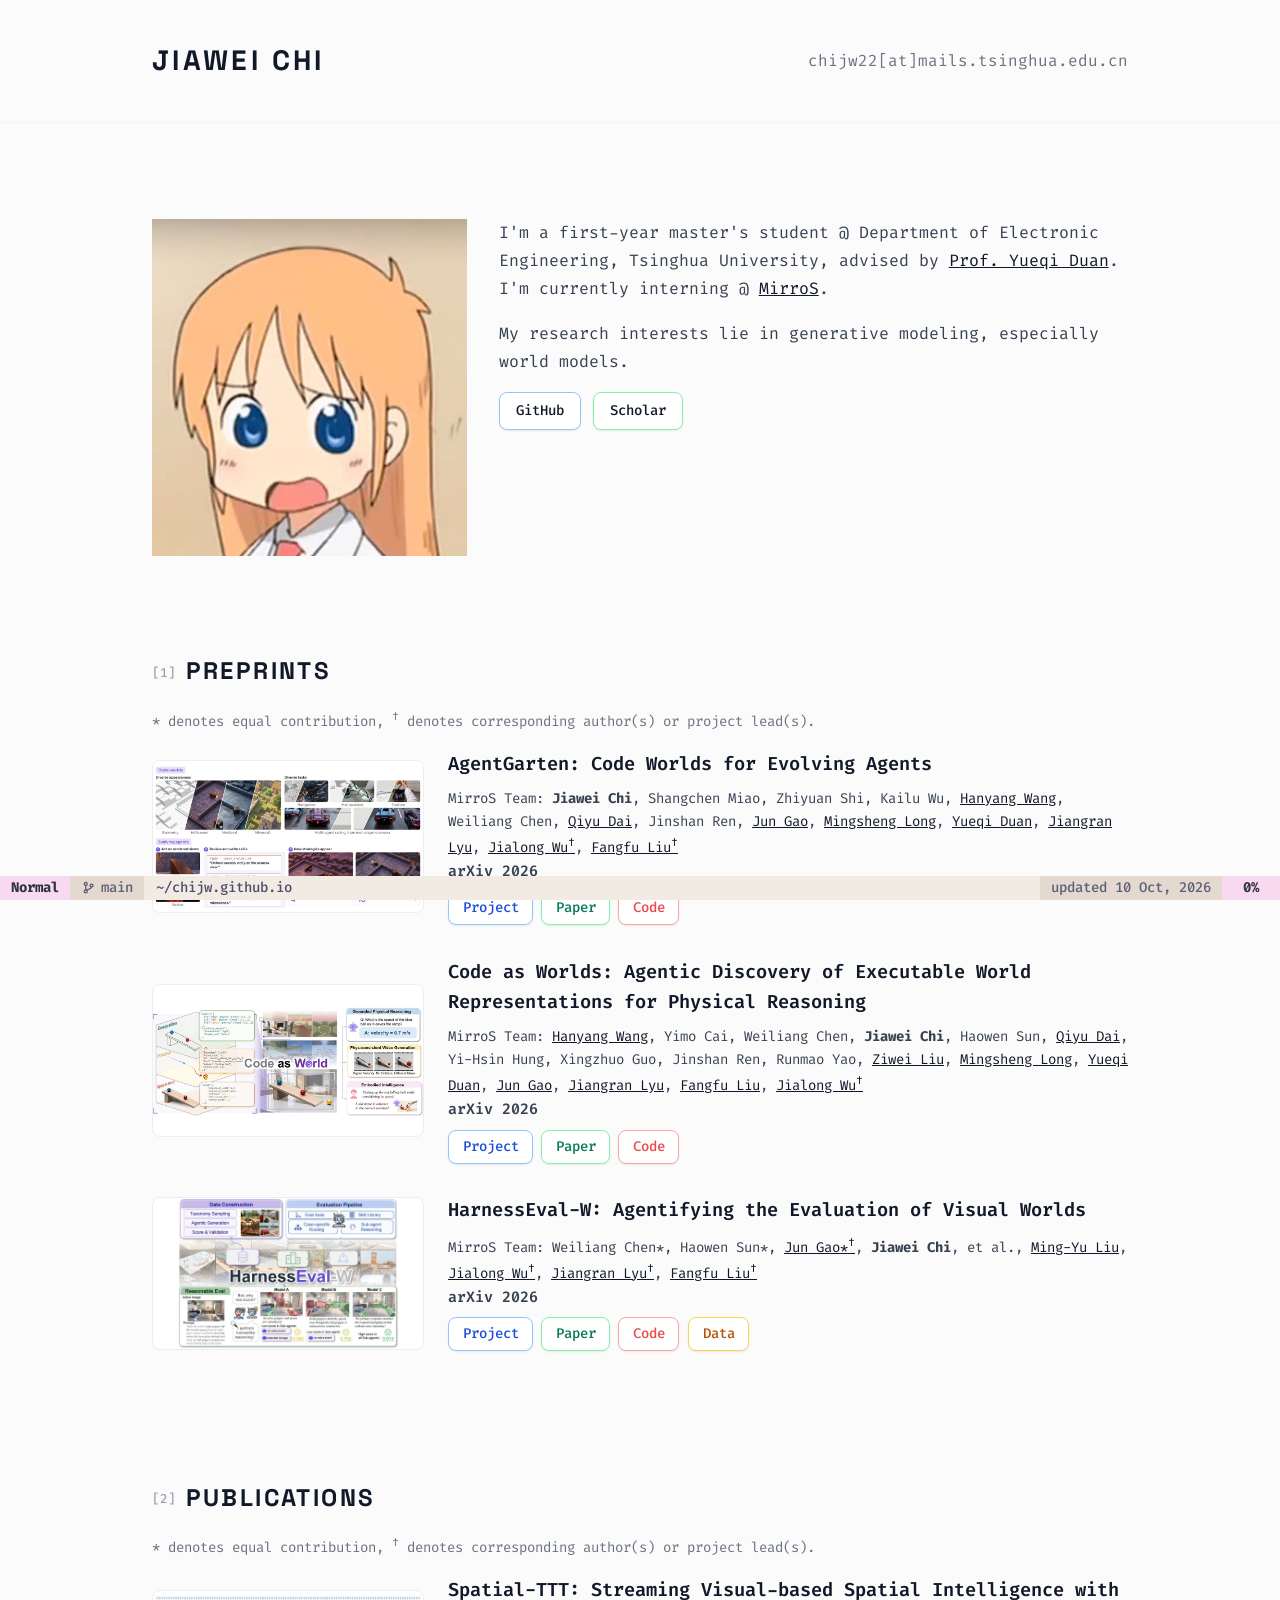
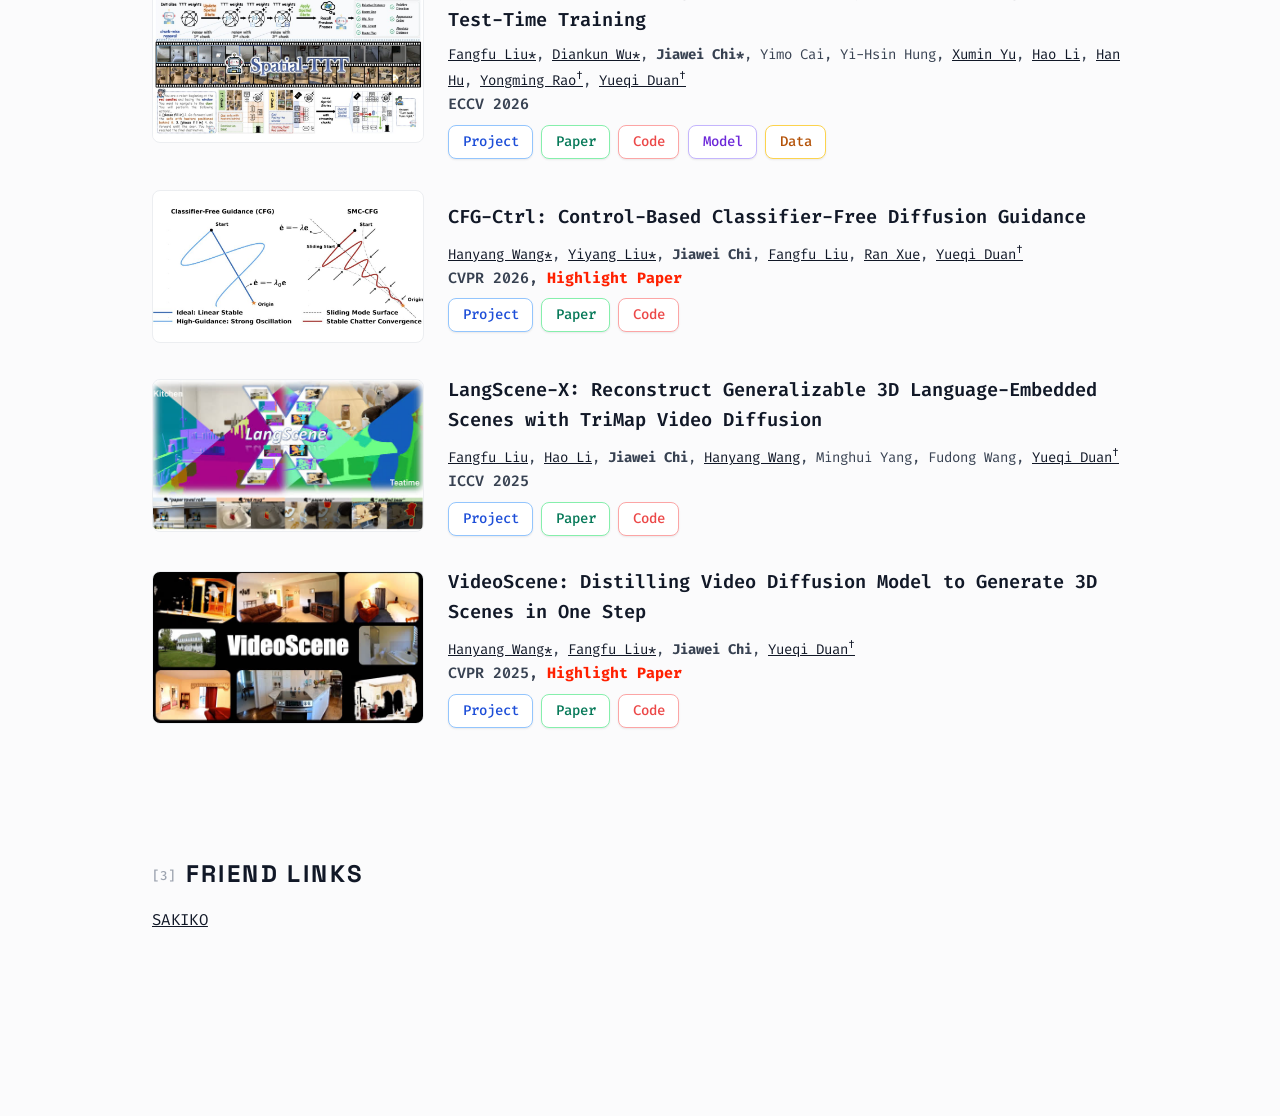
==== index.html @ 2fe26f6c "Add an nvim-style status line, vim keys, and split preprints from publications - The footer is now a" ====
<!DOCTYPE html>
<html lang="en">

<head>
    <meta charset="UTF-8">
    <meta name="viewport" content="width=device-width, initial-scale=1.0">
    <title>Jiawei Chi</title>
    <meta name="description"
        content="Jiawei Chi's personal portal. A student at Department of Electronic Engineering, Tsinghua University. Research interests in 3D Computer Vision and Video Generation.">
    <link rel="preconnect" href="https://fonts.googleapis.com">
    <link rel="preconnect" href="https://fonts.gstatic.com" crossorigin>
    <link
        href="https://fonts.googleapis.com/css2?family=Fira+Code:wght@300;400;500;600;700&family=Space+Grotesk:wght@500;700&display=swap"
        rel="stylesheet">
    <link rel="icon" type="image/png" href="assets/icon.png">
    <link rel="stylesheet" href="stylesheet.css?v=20261010m">
</head>

<body>
    <header class="header">
        <div class="container">
            <div class="header-content">
                <div class="header-left">
                    <a href="index.html" class="site-title">JIAWEI CHI</a>
                </div>
                <div class="page-meta">
                    chijw22[at]mails.tsinghua.edu.cn
                </div>
            </div>
        </div>
    </header>

    <main class="main">
        <div class="container">
            <section class="section">
                <div class="section-grid">
                    <div>
                        <div class="avatar-media" tabindex="0" aria-label="Jiawei Chi avatar interactive portrait" data-bridge-targets="assets/avatar2-crop.jpg, assets/avatar3-crop.jpg, assets/avatar4-crop.jpg, assets/avatar5-crop.jpg, assets/avatar6-crop.jpg">
                            <img src="assets/avatar.jpg" alt="Portrait of Jiawei Chi" width="544" height="584"
                                fetchpriority="high" decoding="async" draggable="false">
                            <canvas class="avatar-noise-canvas" aria-hidden="true"></canvas>
                        </div>
                    </div>
                    <div class="section-content">
                        <p>I'm a first-year master's student @ Department of Electronic Engineering, Tsinghua University, advised by <a href="https://duanyueqi.github.io/"
                                rel="noreferrer">Prof. Yueqi Duan</a>. I'm currently interning @ <a href="https://mirros.ai"
                                rel="noreferrer">MirroS</a>.</p>
                        <p>My research interests lie in generative modeling, especially world models.</p>
                        <div class="button-group">
                            <a href="https://github.com/chijw" class="btn btn-outline-blue btn-neutral-text"
                                rel="noreferrer">GitHub</a>
                            <a href="https://scholar.google.com/citations?user=JOyXGJMAAAAJ&hl=en&oi=ao"
                                class="btn btn-outline-emerald btn-neutral-text" rel="noreferrer">Scholar</a>
                        </div>
                    </div>
                </div>
            </section>
        </div>

        <div class="container">
            <section class="section" data-path="/preprints">
                <h1 class="section-title section-title-spaced"><span class="section-key" aria-hidden="true">[1]</span>PREPRINTS</h1>
					<p class="publication-description">* denotes equal contribution, <sup>†</sup> denotes corresponding author(s) or project lead(s).</p>

                <article class="publication">
                    <div class="publication-image">
                        <img src="assets/agent-garten.jpg" alt="Teaser of AgentGarten" width="960" height="518"
                            loading="lazy" decoding="async" draggable="false" class="project-cover-contain">
                    </div>
                    <div class="publication-content">
                        <h3>AgentGarten: Code Worlds for Evolving Agents</h3>
                        <p class="publication-authors">
                            MirroS Team:
                            <strong>Jiawei Chi</strong>,
                            Shangchen Miao,
                            Zhiyuan Shi,
                            Kailu Wu,
                            <a href="https://hanyang-21.github.io/" rel="noreferrer">Hanyang Wang</a>,
                            Weiliang Chen,
                            <a href="https://daiqy.github.io/" rel="noreferrer">Qiyu Dai</a>,
                            Jinshan Ren,
                            <a href="https://j-lab.ai/" rel="noreferrer">Jun Gao</a>,
                            <a href="https://ise.thss.tsinghua.edu.cn/~mlong/" rel="noreferrer">Mingsheng Long</a>,
                            <a href="https://duanyueqi.github.io/" rel="noreferrer">Yueqi Duan</a>,
                            <a href="https://jiangranlv.github.io/" rel="noreferrer">Jiangran Lyu</a>,
                            <a href="https://manchery.github.io/" rel="noreferrer">Jialong Wu<sup>†</sup></a>,
                            <a href="https://liuff19.github.io/" rel="noreferrer">Fangfu Liu<sup>†</sup></a><br>
                            <span class="publication-venue">arXiv 2026</span>
                        </p>
                        <div class="publication-links">
                            <a href="https://mirros-lab.github.io/agent-garten/" class="btn btn-outline-blue"
                                rel="noreferrer">Project</a>
                            <a href="https://arxiv.org/abs/2610.12374" class="btn btn-outline-emerald"
                                rel="noreferrer">Paper</a>
                            <a href="https://github.com/MirroS-Lab/AgentGarten" class="btn btn-outline-red"
                                rel="noreferrer">Code</a>
                        </div>
                    </div>
                </article>

                <article class="publication">
                    <div class="publication-image">
                        <img src="assets/code-as-world.jpg" alt="Teaser of Code as Worlds" width="960" height="397"
                            loading="lazy" decoding="async" draggable="false" class="project-cover-contain">
                    </div>
                    <div class="publication-content">
                        <h3>Code as Worlds: Agentic Discovery of Executable World Representations for Physical Reasoning</h3>
                        <p class="publication-authors">
                            MirroS Team:
                            <a href="https://hanyang-21.github.io/" rel="noreferrer">Hanyang Wang</a>,
                            Yimo Cai,
                            Weiliang Chen,
                            <strong>Jiawei Chi</strong>,
                            Haowen Sun,
                            <a href="https://daiqy.github.io/" rel="noreferrer">Qiyu Dai</a>,
                            Yi-Hsin Hung,
                            Xingzhuo Guo,
                            Jinshan Ren,
                            Runmao Yao,
                            <a href="https://liuziwei7.github.io/" rel="noreferrer">Ziwei Liu</a>,
                            <a href="https://ise.thss.tsinghua.edu.cn/~mlong/" rel="noreferrer">Mingsheng Long</a>,
                            <a href="https://duanyueqi.github.io/" rel="noreferrer">Yueqi Duan</a>,
                            <a href="https://j-lab.ai/" rel="noreferrer">Jun Gao</a>,
                            <a href="https://jiangranlv.github.io/" rel="noreferrer">Jiangran Lyu</a>,
                            <a href="https://liuff19.github.io/" rel="noreferrer">Fangfu Liu</a>,
                            <a href="https://manchery.github.io/" rel="noreferrer">Jialong Wu<sup>†</sup></a><br>
                            <span class="publication-venue">arXiv 2026</span>
                        </p>
                        <div class="publication-links">
                            <a href="https://mirros-lab.github.io/code-as-world/" class="btn btn-outline-blue"
                                rel="noreferrer">Project</a>
                            <a href="https://arxiv.org/abs/2608.27549" class="btn btn-outline-emerald"
                                rel="noreferrer">Paper</a>
                            <a href="https://github.com/MirroS-Lab/Code-as-World" class="btn btn-outline-red"
                                rel="noreferrer">Code</a>
                        </div>
                    </div>
                </article>

                <article class="publication">
                    <div class="publication-image">
                        <img src="assets/harnesseval-w.jpg" alt="Teaser of HarnessEval-W" width="960" height="655"
                            loading="lazy" decoding="async" draggable="false" class="project-cover-contain">
                    </div>
                    <div class="publication-content">
                        <h3>HarnessEval-W: Agentifying the Evaluation of Visual Worlds</h3>
                        <p class="publication-authors">
                            MirroS Team:
                            Weiliang Chen*,
                            Haowen Sun*,
                            <a href="https://j-lab.ai/" rel="noreferrer">Jun Gao*<sup>†</sup></a>,
                            <strong>Jiawei Chi</strong>,
                            et al.,
                            <a href="https://mingyuliu.net/" rel="noreferrer">Ming-Yu Liu</a>,
                            <a href="https://manchery.github.io/" rel="noreferrer">Jialong Wu<sup>†</sup></a>,
                            <a href="https://jiangranlv.github.io/" rel="noreferrer">Jiangran Lyu<sup>†</sup></a>,
                            <a href="https://liuff19.github.io/" rel="noreferrer">Fangfu Liu<sup>†</sup></a><br>
                            <span class="publication-venue">arXiv 2026</span>
                        </p>
                        <div class="publication-links">
                            <a href="https://mirros-lab.github.io/HarnessEval-W/" class="btn btn-outline-blue"
                                rel="noreferrer">Project</a>
                            <a href="https://arxiv.org/abs/2608.16859" class="btn btn-outline-emerald"
                                rel="noreferrer">Paper</a>
                            <a href="https://github.com/MirroS-Lab/HarnessEval-W" class="btn btn-outline-red"
                                rel="noreferrer">Code</a>
                            <a href="https://huggingface.co/datasets/MirroS-Lab/HarnessEval-W" class="btn btn-outline-amber"
                                rel="noreferrer">Data</a>
                        </div>
                    </div>
                </article>
            </section>
        </div>

        <div class="container">
            <section class="section" data-path="/publications">
                <h1 class="section-title section-title-spaced"><span class="section-key" aria-hidden="true">[2]</span>PUBLICATIONS</h1>
					<p class="publication-description">* denotes equal contribution, <sup>†</sup> denotes corresponding author(s) or project lead(s).</p>

                <article class="publication">
                    <div class="publication-image">
                        <img src="assets/spatial-ttt.jpg" alt="Teaser of Spatial-TTT" width="960" height="514"
                            loading="lazy" decoding="async" draggable="false" class="project-cover-contain">
                    </div>
                    <div class="publication-content">
                        <h3>Spatial-TTT: Streaming Visual-based Spatial Intelligence with Test-Time Training</h3>
                        <p class="publication-authors">
                            <a href="https://liuff19.github.io/" rel="noreferrer">Fangfu Liu*</a>,
                            <a href="https://github.com/diankun-wu/" rel="noreferrer">Diankun Wu*</a>,
                            <strong>Jiawei Chi*</strong>,
                            Yimo Cai,
                            Yi-Hsin Hung,
                            <a href="https://yuxumin.github.io/" rel="noreferrer">Xumin Yu</a>,
                            <a href="https://scholar.google.com/citations?user=4dokjDoAAAAJ&hl=zh-CN" rel="noreferrer">Hao Li</a>,
                            <a href="https://ancientmooner.github.io/" rel="noreferrer">Han Hu</a>,
                            <a href="https://raoyongming.github.io/" rel="noreferrer">Yongming Rao<sup>†</sup></a>,
								<a href="https://duanyueqi.github.io/" rel="noreferrer">Yueqi Duan<sup>†</sup></a><br>
                            <span class="publication-venue">ECCV 2026</span>
                        </p>
                        <div class="publication-links">
                            <a href="https://liuff19.github.io/Spatial-TTT/" class="btn btn-outline-blue"
                                rel="noreferrer">Project</a>
                            <a href="https://arxiv.org/abs/2603.12255" class="btn btn-outline-emerald"
                                rel="noreferrer">Paper</a>
                            <a href="https://github.com/THU-SI/Spatial-TTT" class="btn btn-outline-red"
                                rel="noreferrer">Code</a>
                            <a href="https://huggingface.co/collections/THU-SI/spatial-ttt" class="btn btn-outline-violet"
                                rel="noreferrer">Model</a>
                            <a href="https://huggingface.co/collections/THU-SI/spatial-ttt" class="btn btn-outline-amber"
                                rel="noreferrer">Data</a>
                        </div>
                    </div>
                </article>

                <article class="publication">
                    <div class="publication-image">
                        <img src="assets/cfg-ctrl.jpg" alt="Teaser of CFG-Ctrl" width="960" height="413"
                            loading="lazy" decoding="async" draggable="false" class="project-cover-contain">
                    </div>
                    <div class="publication-content">
                        <h3>CFG-Ctrl: Control-Based Classifier-Free Diffusion Guidance</h3>
                        <p class="publication-authors">
                            <a href="https://hanyang-21.github.io/" rel="noreferrer">Hanyang Wang*</a>,
                            <a href="https://github.com/MaxLiuyy" rel="noreferrer">Yiyang Liu*</a>,
                            <strong>Jiawei Chi</strong>,
                            <a href="https://liuff19.github.io/" rel="noreferrer">Fangfu Liu</a>,
                            <a href="https://rosalind-bell.github.io/Xue-Ran/" rel="noreferrer">Ran Xue</a>,
								<a href="https://duanyueqi.github.io/" rel="noreferrer">Yueqi Duan<sup>†</sup></a><br>
                            <span class="publication-venue">CVPR 2026, <strong class="highlight-paper">Highlight Paper</strong></span>
                        </p>
                        <div class="publication-links">
                            <a href="https://hanyang-21.github.io/CFG-Ctrl/" class="btn btn-outline-blue"
                                rel="noreferrer">Project</a>
                            <a href="https://arxiv.org/pdf/2603.03281.pdf" class="btn btn-outline-emerald"
                                rel="noreferrer">Paper</a>
                            <a href="https://github.com/hanyang-21/CFG-Ctrl" class="btn btn-outline-red"
                                rel="noreferrer">Code</a>
                        </div>
                    </div>
                </article>

                <article class="publication">
                    <div class="publication-image">
                        <img src="assets/langsceneX.jpg" alt="Preview of LangScene-X" width="600" height="325"
                            loading="lazy" decoding="async" draggable="false">
                    </div>
                    <div class="publication-content">
                        <h3>LangScene-X: Reconstruct Generalizable 3D Language-Embedded Scenes with TriMap Video
                            Diffusion</h3>
                        <p class="publication-authors">
                            <a href="https://liuff19.github.io/" rel="noreferrer">Fangfu Liu</a>,
                            <a href="https://lifuguan.github.io/" rel="noreferrer">Hao Li</a>,
                            <strong>Jiawei Chi</strong>,
                            <a href="https://hanyang-21.github.io/" rel="noreferrer">Hanyang Wang</a>,
                            Minghui Yang, Fudong Wang,
								<a href="https://duanyueqi.github.io/" rel="noreferrer">Yueqi Duan<sup>†</sup></a><br>
                            <span class="publication-venue">ICCV 2025</span>
                        </p>
                        <div class="publication-links">
                            <a href="https://liuff19.github.io/LangScene-X/" class="btn btn-outline-blue"
                                rel="noreferrer">Project</a>
                            <a href="https://arxiv.org/abs/2507.02813" class="btn btn-outline-emerald"
                                rel="noreferrer">Paper</a>
                            <a href="https://github.com/liuff19/LangScene-X/" class="btn btn-outline-red"
                                rel="noreferrer">Code</a>
                        </div>
                    </div>
                </article>

                <article class="publication">
                    <div class="publication-image">
                        <img src="assets/videoscene.jpg" alt="Preview of VideoScene" width="600" height="338"
                            loading="lazy" decoding="async" draggable="false">
                    </div>
                    <div class="publication-content">
                        <h3>VideoScene: Distilling Video Diffusion Model to Generate 3D Scenes in One Step</h3>
                        <p class="publication-authors">
                            <a href="https://hanyang-21.github.io/" rel="noreferrer">Hanyang Wang*</a>,
                            <a href="https://liuff19.github.io/" rel="noreferrer">Fangfu Liu*</a>,
                            <strong>Jiawei Chi</strong>,
								<a href="https://duanyueqi.github.io/" rel="noreferrer">Yueqi Duan<sup>†</sup></a><br>
                            <span class="publication-venue">CVPR 2025, <strong class="highlight-paper">Highlight Paper</strong></span>
                        </p>
                        <div class="publication-links">
                            <a href="https://hanyang-21.github.io/VideoScene/" class="btn btn-outline-blue"
                                rel="noreferrer">Project</a>
                            <a href="https://arxiv.org/abs/2504.01956" class="btn btn-outline-emerald"
                                rel="noreferrer">Paper</a>
                            <a href="https://github.com/hanyang-21/VideoScene/" class="btn btn-outline-red"
                                rel="noreferrer">Code</a>
                        </div>
                    </div>
                </article>
            </section>
        </div>

        <div class="container">
            <section class="section" data-path="/friends">
                <h1 class="section-title section-title-spaced"><span class="section-key" aria-hidden="true">[3]</span>FRIEND LINKS</h1>
                <div class="friend-links-list">
                    <a href="sakiko/" class="friend-link-name" aria-label="Visit Sakiko's page">SAKIKO</a>
                </div>
            </section>
        </div>
    </main>

    <footer class="statusline">
        <div class="statusline-group">
            <span class="statusline-mode" aria-hidden="true">Normal</span>
            <span class="statusline-git" aria-hidden="true"><svg viewBox="0 0 16 16" width="16" height="16" fill="none" stroke="currentColor" stroke-width="1.6" stroke-linecap="round"><circle cx="4.5" cy="3.5" r="1.8"/><circle cx="4.5" cy="12.5" r="1.8"/><circle cx="11.5" cy="5.5" r="1.8"/><path d="M4.5 5.3v5.4M11.5 7.3c0 2.4-3.2 2.2-5.6 3.6"/></svg>main</span>
            <span class="statusline-path" aria-hidden="true">~<span class="statusline-wide">/chijw.github.io</span><span class="statusline-section"></span></span>
        </div>
        <div class="statusline-group">
            <span class="statusline-info"><span class="statusline-wide">updated </span><span id="lastUpdated">10 Oct, 2026</span></span>
            <span class="statusline-position" aria-hidden="true">0%</span>
        </div>
    </footer>

    <script src="avatar-bridge.js"></script>
    <script src="statusline.js"></script>
</body>

</html>
---- stylesheet.css ----
* {
    margin: 0;
    padding: 0;
    box-sizing: border-box;
}

:root {
    --font-heading: "Space Grotesk", "Inter", "Segoe UI", sans-serif;
}

body {
    font-family: "Fira Code", "JetBrains Mono", "Source Code Pro", "Roboto Mono", "Ubuntu Mono", Monaco, Consolas, "Courier New", monospace;
    line-height: 1.6;
    color: #1f2937;
    background-color: #fbfbfc;
    font-feature-settings: "liga" 1, "calt" 1;
    -webkit-font-smoothing: antialiased;
    -moz-osx-font-smoothing: grayscale;
}

/* Selected text takes the status line's visual-mode colour; the text keeps its own colour. */
::selection {
    background-color: rgba(198, 160, 246, 0.4);
}

img,
video,
canvas {
    display: block;
    max-width: 100%;
}

img,
canvas {
    -webkit-user-drag: none;
    user-select: none;
}

.container {
    max-width: 1024px;
    margin: 0 auto;
    padding: 0 1.5rem;
}

.header {
    border-bottom: 1px solid #f3f4f6;
    padding: 1.5rem 0;
}

.header-content {
    display: flex;
    justify-content: space-between;
    align-items: center;
}

.header-left {
    display: flex;
    align-items: center;
    gap: 1rem;
}

.site-title {
    font-family: var(--font-heading);
    font-size: 1.75rem;
    font-weight: 700;
    letter-spacing: 0.12em;
    color: #111827;
    text-decoration: none;
}

.page-meta {
    padding: 1.5rem 0;
    text-align: right;
    font-size: 1rem;
    color: #6b7280;
}

.main {
    padding: 3rem 0;
}

.section {
    padding: 3rem 0;
}

.section:not(:first-child) {
    border-top: 1px solid #f3f4f6;
}

.section-grid {
    display: grid;
    grid-template-columns: 1fr 2fr;
    gap: 2rem;
}

.avatar-media {
    --avatar-media-aspect: 544 / 584;
    position: relative;
    display: block;
    width: 100%;
    aspect-ratio: var(--avatar-media-aspect);
    overflow: hidden;
    cursor: pointer;
    background: transparent;
    line-height: 0;
    transition: opacity 0.25s ease;
}

.avatar-media::after {
    display: none;
}

.avatar-media img,
.avatar-media .avatar-noise-canvas {
    width: 100%;
    height: 100%;
    object-fit: cover;
    border-radius: 0;
}

.avatar-media img {
    position: relative;
    z-index: 1;
    transition: opacity 0.2s ease;
}

.avatar-media .avatar-noise-canvas {
    position: absolute;
    inset: 0;
    z-index: 2;
    opacity: 0;
    pointer-events: none;
    background: transparent;
    transition: opacity 0.2s ease;
}

.avatar-media.is-noise-ready .avatar-noise-canvas {
    opacity: 1;
}

.avatar-media.is-noise-ready img {
    opacity: 0;
}

.section-title {
    font-family: var(--font-heading);
    font-size: 1.5rem;
    font-weight: 700;
    letter-spacing: 0.1em;
    color: #111827;
}

.section-content p {
    margin-bottom: 1rem;
    font-size: 1.03rem;
    line-height: 1.72;
    color: #374151;
}

.section-content a:not(.btn) {
    color: #111827;
    text-decoration: underline;
    transition: text-decoration 0.2s ease;
}

.section-content a:not(.btn):hover {
    text-decoration: none;
}

.section-title-spaced {
    margin-bottom: 0.1rem;
}

/* Panel number in front of a section title; statusline.js maps the same digit to a jump key. */
.section-key {
    margin-right: 0.6rem;
    font-family: "Fira Code", "JetBrains Mono", monospace;
    font-size: 0.8rem;
    font-weight: 500;
    letter-spacing: 0;
    color: #9ca3af;
    vertical-align: 0.2em;
    user-select: none;
}

.button-group {
    display: flex;
    align-items: center;
    flex-wrap: wrap;
    gap: 0.75rem;
    margin-top: 0.75rem;
}

.btn {
    display: inline-flex;
    align-items: center;
    justify-content: center;
    min-height: 2.4rem;
    padding: 0.62rem 1rem;
    font-size: 0.875rem;
    font-weight: 500;
    line-height: 1;
    border-radius: 0.5rem;
    text-decoration: none;
    text-decoration-line: none;
    transition: transform 0.2s cubic-bezier(0.22, 1, 0.36, 1), box-shadow 0.2s cubic-bezier(0.22, 1, 0.36, 1), background-color 0.2s ease, border-color 0.2s ease, color 0.2s ease;
    box-shadow: 0 1px 2px rgba(0, 0, 0, 0.08);
    will-change: transform;
    backface-visibility: hidden;
    user-select: none;
}

.btn:hover {
    box-shadow: 0 6px 14px rgba(0, 0, 0, 0.08);
    transform: translate3d(0, -1px, 0);
}

.btn:focus,
.btn:active,
.btn:visited,
.button-group a,
.button-group a:hover,
.button-group a:focus,
.button-group a:active,
.button-group a:visited,
.section-content .btn,
.section-content .btn:hover,
.section-content .btn:focus,
.section-content .btn:active,
.section-content .btn:visited,
.publication-links .btn,
.publication-links .btn:hover,
.publication-links .btn:focus,
.publication-links .btn:active,
.publication-links .btn:visited {
    text-decoration: none !important;
    text-decoration-line: none !important;
}

.btn-outline-blue {
    border: 1px solid #93c5fd;
    color: #1d4ed8;
    background: #ffffff;
}

.btn-outline-blue:hover {
    background: #eff6ff;
}

.btn-outline-emerald {
    border: 1px solid #86efac;
    color: #047857;
    background: #ffffff;
}

.btn-outline-emerald:hover {
    background: #ecfdf5;
}

.btn-outline-red {
    border: 1px solid #fca5a5;
    color: #ec4848;
    background: #ffffff;
}

.btn-outline-violet {
    border: 1px solid #c4b5fd;
    color: #6d28d9;
    background: #ffffff;
}

.btn-outline-violet:hover {
    background: #f5f3ff;
}

.btn-outline-amber {
    border: 1px solid #fcd34d;
    color: #b45309;
    background: #ffffff;
}

.btn-outline-amber:hover {
    background: #fffbeb;
}

.btn-neutral-text,
.btn-neutral-text:hover,
.btn-neutral-text:focus,
.btn-neutral-text:active,
.btn-neutral-text:visited {
    color: #111827 !important;
}

.publication {
    display: grid;
    grid-template-columns: minmax(0, 2fr) minmax(0, 5fr);
    gap: 1.5rem;
    align-items: center;
    margin-bottom: 2rem;
}

.publication-image {
    width: 100%;
    aspect-ratio: 16 / 9;
    align-self: center;
    overflow: hidden;
    background: #ffffff;
    border: 1px solid #eceef1;
    border-radius: 0.5rem;
}

.publication-image img {
    width: 100%;
    height: 100%;
    object-fit: cover;
}

/* For diagram-style teasers that would lose content to the 16:9 crop. */
.publication-image img.project-cover-contain {
    object-fit: contain;
}

.publication-content {
    display: flex;
    flex-direction: column;
    justify-content: center;
    min-height: 100%;
}

.publication-content h3 {
    font-weight: 600;
    color: #111827;
    margin-bottom: 0.5rem;
}

.publication-authors {
    font-size: 0.875rem;
    line-height: 1.65;
    color: #374151;
    margin-bottom: 0.5rem;
}

.publication-authors a {
    color: #111827;
    text-decoration: underline;
    transition: text-decoration 0.2s ease;
}

.publication-authors a:hover {
    text-decoration: none;
}

.publication-venue {
    font-size: 0.9375rem;
    font-weight: 600;
}

.highlight-paper {
    color: #ff2000;
}

.publication-description {
    color: #6b7280;
    /* font-style: italic; */
    font-size: 0.875rem;
    margin: 1rem 0;
}

.publication-links {
    display: flex;
    flex-wrap: wrap;
    gap: 0.5rem;
}

.publication-links .btn {
    min-height: 2.1rem;
    padding: 0.45rem 0.85rem;
    font-size: 0.875rem;
}

.footer {
    border-top: 1px solid #f3f4f6;
    margin-top: 4rem;
    padding: 1.5rem 0;
}

.footer-content {
    display: flex;
    justify-content: space-between;
    align-items: center;
    font-size: 0.875rem;
    color: #6b7280;
}


/*
 * Footer styled after an editor status line; it stays pinned to the bottom of the window.
 * Square segments, as in the terminal: the two ends carry the mode colour, the segments next to
 * them sit on a darker surface, and the path fills the rest. Colours are a light, warm take on
 * Catppuccin.
 */
.statusline {
    --status-accent: #f9d9ef;
    --status-surface: #e4d9ce;
    --status-base: #f2ebe4;
    position: sticky;
    bottom: 0;
    z-index: 5;
    display: flex;
    justify-content: space-between;
    font-size: 0.875rem;
    font-weight: 500;
    line-height: 1.5rem;
    margin-top: 4rem;
    color: #4c4f69;
    background: var(--status-base);
    white-space: nowrap;
    overflow: hidden;
    user-select: none;
}

/* Text is selected: visual mode. */
.statusline.is-visual {
    --status-accent: #c6a0f6;
}

.statusline-group {
    display: flex;
    flex: none;
}

/* On a narrow window the path is the part that gives way. */
.statusline-group:first-child {
    flex: 1;
    min-width: 0;
}

.statusline-path {
    flex: 1;
    min-width: 0;
    overflow: hidden;
    text-overflow: ellipsis;
}

.statusline-group > * {
    padding: 0 0.7rem;
}

.statusline-mode,
.statusline-position {
    font-weight: 700;
    color: #303446;
    background: var(--status-accent);
    transition: background-color 0.15s ease;
}

.statusline-position {
    min-width: 3.6rem;
    text-align: center;
}

.statusline-git,
.statusline-info {
    color: #5c5f77;
    background: var(--status-surface);
}

.statusline-git svg {
    display: inline-block;
    width: 0.95em;
    height: 0.95em;
    margin-right: 0.45em;
    vertical-align: -0.12em;
}

.friend-links-list {
    display: flex;
    flex-wrap: wrap;
    gap: 0.65rem 1.25rem;
    margin-top: 0.85rem;
}

.friend-link-name {
    color: #111827;
    font-size: 0.98rem;
    line-height: 1.6;
    text-decoration: underline;
    letter-spacing: 0.02em;
    transition: text-decoration 0.2s ease;
}

.friend-link-name:hover {
    text-decoration: none;
}

.page-meta a {
    color: inherit;
    text-decoration: none;
    border-bottom: 1px solid transparent;
    transition: border-color 0.2s ease;
}

.page-meta a:hover {
    border-color: currentColor;
}

.avatar-media.avatar-static {
    cursor: default;
}

.avatar-media.avatar-static img {
    opacity: 1 !important;
}

.sakiko-avatar-frame {
    border-radius: 0;
}

.sakiko-avatar-frame img {
    border-radius: 0;
}

@media (max-width: 768px) {
    .container {
        padding: 0 1rem;
    }

    .header-content {
        flex-direction: column;
        gap: 1rem;
        text-align: center;
    }

    .section-grid {
        grid-template-columns: 1fr;
        gap: 1rem;
    }

    .publication {
        grid-template-columns: 1fr;
    }

    .footer-content {
        flex-direction: column;
        gap: 0.5rem;
        text-align: center;
    }

    .button-group {
        justify-content: center;
    }

    .statusline-git,
    .statusline-wide {
        display: none;
    }

    .statusline-group > * {
        padding: 0 0.6rem;
    }
}

@media (prefers-reduced-motion: reduce) {
    *,
    *::before,
    *::after {
        scroll-behavior: auto;
        transition-duration: 0.01ms !important;
        animation-duration: 0.01ms !important;
        animation-iteration-count: 1 !important;
    }

    .btn:hover {
        transform: none;
    }
}
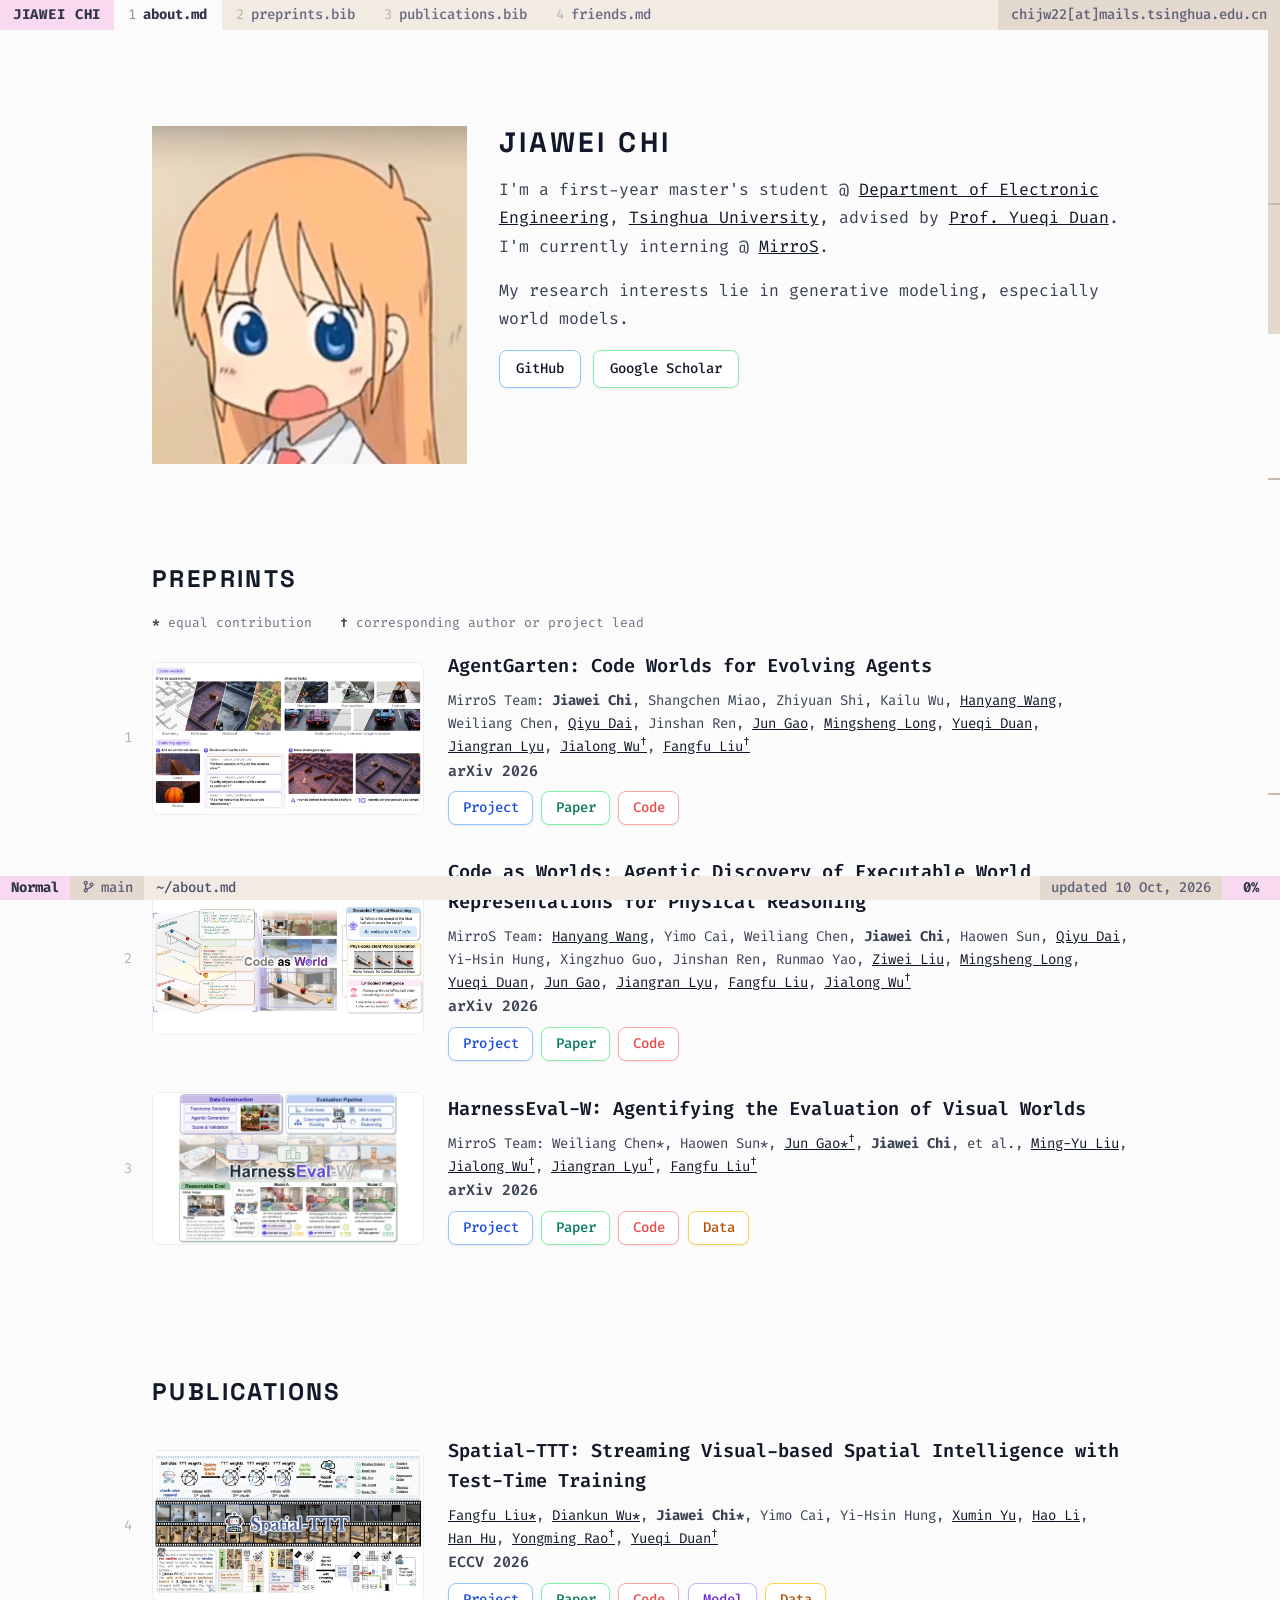
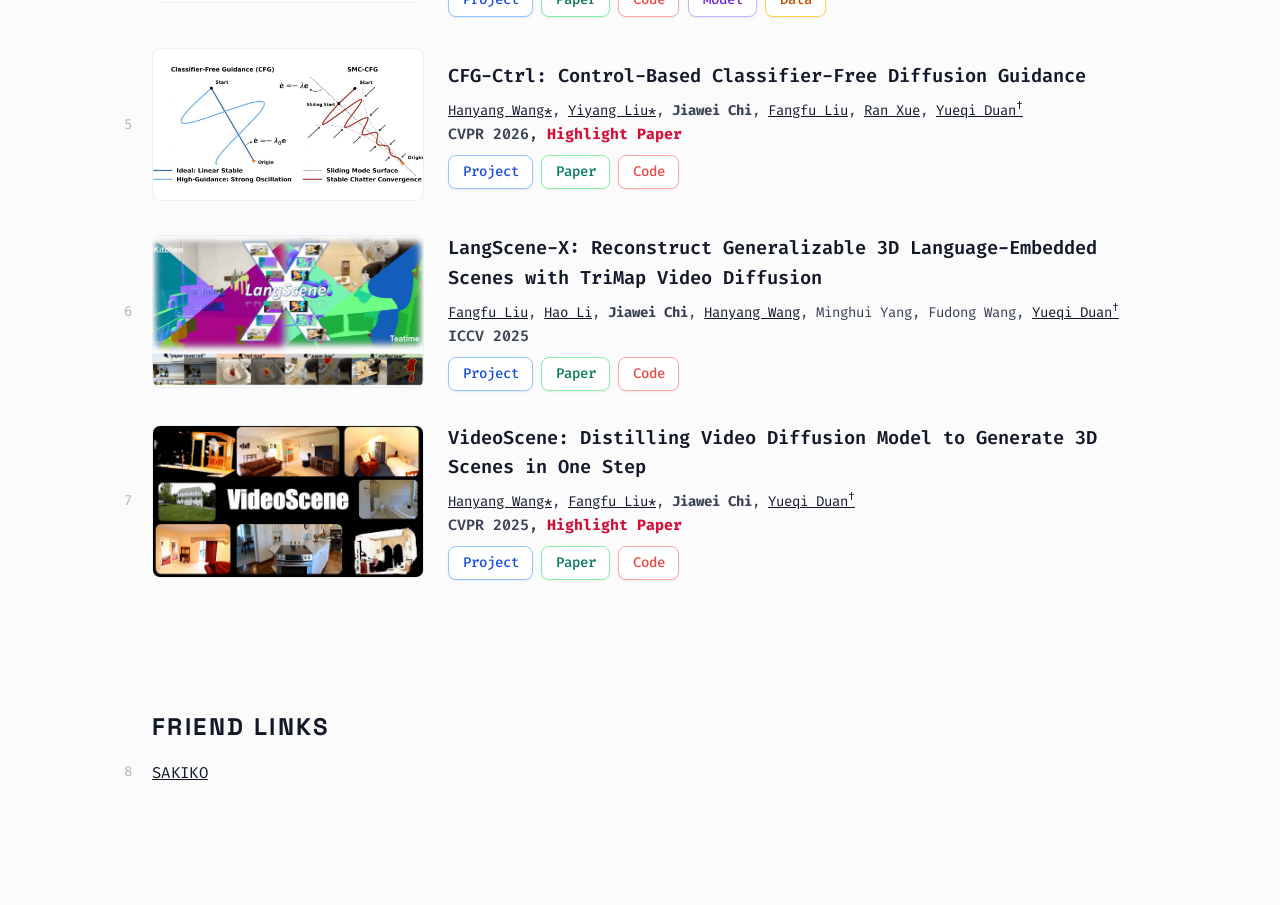
==== commit 48fcbdfd: "Frame the main page like an nvim window The page keeps its look and gains the editor's chrome, kept " ====
--- a/index.html
+++ b/index.html
@@ -6,33 +6,38 @@
     <meta name="viewport" content="width=device-width, initial-scale=1.0">
     <title>Jiawei Chi</title>
     <meta name="description"
-        content="Jiawei Chi's personal portal. A student at Department of Electronic Engineering, Tsinghua University. Research interests in 3D Computer Vision and Video Generation.">
+        content="Jiawei Chi's personal page. Master's student at the Department of Electronic Engineering, Tsinghua University, working on generative modeling and world models.">
+    <meta name="theme-color" content="#f2ebe4">
+    <meta property="og:type" content="website">
+    <meta property="og:title" content="Jiawei Chi">
+    <meta property="og:description"
+        content="Master's student at Tsinghua University working on generative modeling and world models.">
+    <meta property="og:url" content="https://chijw.github.io/">
+    <meta property="og:image" content="https://chijw.github.io/assets/avatar.jpg">
     <link rel="preconnect" href="https://fonts.googleapis.com">
     <link rel="preconnect" href="https://fonts.gstatic.com" crossorigin>
     <link
         href="https://fonts.googleapis.com/css2?family=Fira+Code:wght@300;400;500;600;700&family=Space+Grotesk:wght@500;700&display=swap"
         rel="stylesheet">
     <link rel="icon" type="image/png" href="assets/icon.png">
-    <link rel="stylesheet" href="stylesheet.css?v=20261010m">
+    <link rel="stylesheet" href="stylesheet.css?v=20261010u">
 </head>
 
 <body>
-    <header class="header">
-        <div class="container">
-            <div class="header-content">
-                <div class="header-left">
-                    <a href="index.html" class="site-title">JIAWEI CHI</a>
-                </div>
-                <div class="page-meta">
-                    chijw22[at]mails.tsinghua.edu.cn
-                </div>
-            </div>
-        </div>
+    <header class="tabline">
+        <a href="index.html" class="tabline-name">JIAWEI CHI</a>
+        <nav class="tabline-tabs" aria-label="Sections">
+            <a href="#about" class="tabline-tab is-active" aria-current="true"><span class="tabline-index">1</span>about<span class="tabline-ext">.md</span></a>
+            <a href="#preprints" class="tabline-tab"><span class="tabline-index">2</span>preprints<span class="tabline-ext">.bib</span></a>
+            <a href="#publications" class="tabline-tab"><span class="tabline-index">3</span>publications<span class="tabline-ext">.bib</span></a>
+            <a href="#friends" class="tabline-tab"><span class="tabline-index">4</span>friends<span class="tabline-ext">.md</span></a>
+        </nav>
+        <span class="tabline-meta">chijw22[at]mails.tsinghua.edu.cn</span>
     </header>
 
     <main class="main">
         <div class="container">
-            <section class="section">
+            <section class="section" id="about" data-path="/about.md">
                 <div class="section-grid">
                     <div>
                         <div class="avatar-media" tabindex="0" aria-label="Jiawei Chi avatar interactive portrait" data-bridge-targets="assets/avatar2-crop.jpg, assets/avatar3-crop.jpg, assets/avatar4-crop.jpg, assets/avatar5-crop.jpg, assets/avatar6-crop.jpg">
@@ -42,7 +47,8 @@
                         </div>
                     </div>
                     <div class="section-content">
-                        <p>I'm a first-year master's student @ Department of Electronic Engineering, Tsinghua University, advised by <a href="https://duanyueqi.github.io/"
+                        <h1 class="hero-name">JIAWEI CHI</h1>
+			<p>I'm a first-year master's student @ <a href="https://www.ee.tsinghua.edu.cn/">Department of Electronic Engineering</a>, <a href="https://www.tsinghua.edu.cn/">Tsinghua University</a>, advised by <a href="https://duanyueqi.github.io/"
                                 rel="noreferrer">Prof. Yueqi Duan</a>. I'm currently interning @ <a href="https://mirros.ai"
                                 rel="noreferrer">MirroS</a>.</p>
                         <p>My research interests lie in generative modeling, especially world models.</p>
@@ -50,7 +56,7 @@
                             <a href="https://github.com/chijw" class="btn btn-outline-blue btn-neutral-text"
                                 rel="noreferrer">GitHub</a>
                             <a href="https://scholar.google.com/citations?user=JOyXGJMAAAAJ&hl=en&oi=ao"
-                                class="btn btn-outline-emerald btn-neutral-text" rel="noreferrer">Scholar</a>
+                                class="btn btn-outline-emerald btn-neutral-text" rel="noreferrer">Google Scholar</a>
                         </div>
                     </div>
                 </div>
@@ -58,9 +64,12 @@
         </div>
 
         <div class="container">
-            <section class="section" data-path="/preprints">
-                <h1 class="section-title section-title-spaced"><span class="section-key" aria-hidden="true">[1]</span>PREPRINTS</h1>
-					<p class="publication-description">* denotes equal contribution, <sup>†</sup> denotes corresponding author(s) or project lead(s).</p>
+            <section class="section" id="preprints" data-path="/preprints.bib">
+                <h1 class="section-title section-title-spaced">PREPRINTS</h1>
+                <p class="publication-legend">
+                    <span><span class="legend-key">*</span>equal contribution</span>
+                    <span><span class="legend-key">†</span>corresponding author or project lead</span>
+                </p>
 
                 <article class="publication">
                     <div class="publication-image">
@@ -70,15 +79,15 @@
                     <div class="publication-content">
                         <h3>AgentGarten: Code Worlds for Evolving Agents</h3>
                         <p class="publication-authors">
-                            MirroS Team:
-                            <strong>Jiawei Chi</strong>,
-                            Shangchen Miao,
-                            Zhiyuan Shi,
-                            Kailu Wu,
+                            MirroS&nbsp;Team:
+                            <strong>Jiawei Chi</strong>,
+                            Shangchen&nbsp;Miao,
+                            Zhiyuan&nbsp;Shi,
+                            Kailu&nbsp;Wu,
                             <a href="https://hanyang-21.github.io/" rel="noreferrer">Hanyang Wang</a>,
-                            Weiliang Chen,
+                            Weiliang&nbsp;Chen,
                             <a href="https://daiqy.github.io/" rel="noreferrer">Qiyu Dai</a>,
-                            Jinshan Ren,
+                            Jinshan&nbsp;Ren,
                             <a href="https://j-lab.ai/" rel="noreferrer">Jun Gao</a>,
                             <a href="https://ise.thss.tsinghua.edu.cn/~mlong/" rel="noreferrer">Mingsheng Long</a>,
                             <a href="https://duanyueqi.github.io/" rel="noreferrer">Yueqi Duan</a>,
@@ -106,17 +115,17 @@
                     <div class="publication-content">
                         <h3>Code as Worlds: Agentic Discovery of Executable World Representations for Physical Reasoning</h3>
                         <p class="publication-authors">
-                            MirroS Team:
+                            MirroS&nbsp;Team:
                             <a href="https://hanyang-21.github.io/" rel="noreferrer">Hanyang Wang</a>,
-                            Yimo Cai,
-                            Weiliang Chen,
-                            <strong>Jiawei Chi</strong>,
-                            Haowen Sun,
+                            Yimo&nbsp;Cai,
+                            Weiliang&nbsp;Chen,
+                            <strong>Jiawei Chi</strong>,
+                            Haowen&nbsp;Sun,
                             <a href="https://daiqy.github.io/" rel="noreferrer">Qiyu Dai</a>,
-                            Yi-Hsin Hung,
-                            Xingzhuo Guo,
-                            Jinshan Ren,
-                            Runmao Yao,
+                            Yi-&#8288;Hsin&nbsp;Hung,
+                            Xingzhuo&nbsp;Guo,
+                            Jinshan&nbsp;Ren,
+                            Runmao&nbsp;Yao,
                             <a href="https://liuziwei7.github.io/" rel="noreferrer">Ziwei Liu</a>,
                             <a href="https://ise.thss.tsinghua.edu.cn/~mlong/" rel="noreferrer">Mingsheng Long</a>,
                             <a href="https://duanyueqi.github.io/" rel="noreferrer">Yueqi Duan</a>,
@@ -145,12 +154,12 @@
                     <div class="publication-content">
                         <h3>HarnessEval-W: Agentifying the Evaluation of Visual Worlds</h3>
                         <p class="publication-authors">
-                            MirroS Team:
-                            Weiliang Chen*,
-                            Haowen Sun*,
+                            MirroS&nbsp;Team:
+                            Weiliang&nbsp;Chen*,
+                            Haowen&nbsp;Sun*,
                             <a href="https://j-lab.ai/" rel="noreferrer">Jun Gao*<sup>†</sup></a>,
                             <strong>Jiawei Chi</strong>,
-                            et al.,
+                            et&nbsp;al.,
                             <a href="https://mingyuliu.net/" rel="noreferrer">Ming-Yu Liu</a>,
                             <a href="https://manchery.github.io/" rel="noreferrer">Jialong Wu<sup>†</sup></a>,
                             <a href="https://jiangranlv.github.io/" rel="noreferrer">Jiangran Lyu<sup>†</sup></a>,
@@ -173,9 +182,8 @@
         </div>
 
         <div class="container">
-            <section class="section" data-path="/publications">
-                <h1 class="section-title section-title-spaced"><span class="section-key" aria-hidden="true">[2]</span>PUBLICATIONS</h1>
-					<p class="publication-description">* denotes equal contribution, <sup>†</sup> denotes corresponding author(s) or project lead(s).</p>
+            <section class="section" id="publications" data-path="/publications.bib">
+                <h1 class="section-title section-title-spaced">PUBLICATIONS</h1>
 
                 <article class="publication">
                     <div class="publication-image">
@@ -188,8 +196,8 @@
                             <a href="https://liuff19.github.io/" rel="noreferrer">Fangfu Liu*</a>,
                             <a href="https://github.com/diankun-wu/" rel="noreferrer">Diankun Wu*</a>,
                             <strong>Jiawei Chi*</strong>,
-                            Yimo Cai,
-                            Yi-Hsin Hung,
+                            Yimo&nbsp;Cai,
+                            Yi-&#8288;Hsin&nbsp;Hung,
                             <a href="https://yuxumin.github.io/" rel="noreferrer">Xumin Yu</a>,
                             <a href="https://scholar.google.com/citations?user=4dokjDoAAAAJ&hl=zh-CN" rel="noreferrer">Hao Li</a>,
                             <a href="https://ancientmooner.github.io/" rel="noreferrer">Han Hu</a>,
@@ -252,7 +260,7 @@
                             <a href="https://lifuguan.github.io/" rel="noreferrer">Hao Li</a>,
                             <strong>Jiawei Chi</strong>,
                             <a href="https://hanyang-21.github.io/" rel="noreferrer">Hanyang Wang</a>,
-                            Minghui Yang, Fudong Wang,
+                            Minghui&nbsp;Yang, Fudong&nbsp;Wang,
 								<a href="https://duanyueqi.github.io/" rel="noreferrer">Yueqi Duan<sup>†</sup></a><br>
                             <span class="publication-venue">ICCV 2025</span>
                         </p>
@@ -295,8 +303,8 @@
         </div>
 
         <div class="container">
-            <section class="section" data-path="/friends">
-                <h1 class="section-title section-title-spaced"><span class="section-key" aria-hidden="true">[3]</span>FRIEND LINKS</h1>
+            <section class="section" id="friends" data-path="/friends.md">
+                <h1 class="section-title section-title-spaced">FRIEND LINKS</h1>
                 <div class="friend-links-list">
                     <a href="sakiko/" class="friend-link-name" aria-label="Visit Sakiko's page">SAKIKO</a>
                 </div>
@@ -307,17 +315,18 @@
     <footer class="statusline">
         <div class="statusline-group">
             <span class="statusline-mode" aria-hidden="true">Normal</span>
-            <span class="statusline-git" aria-hidden="true"><svg viewBox="0 0 16 16" width="16" height="16" fill="none" stroke="currentColor" stroke-width="1.6" stroke-linecap="round"><circle cx="4.5" cy="3.5" r="1.8"/><circle cx="4.5" cy="12.5" r="1.8"/><circle cx="11.5" cy="5.5" r="1.8"/><path d="M4.5 5.3v5.4M11.5 7.3c0 2.4-3.2 2.2-5.6 3.6"/></svg>main</span>
-            <span class="statusline-path" aria-hidden="true">~<span class="statusline-wide">/chijw.github.io</span><span class="statusline-section"></span></span>
+            <span class="statusline-git" aria-hidden="true"><svg viewBox="0 0 16 16" width="16" height="16" fill="none" stroke="currentColor" stroke-width="1.6" stroke-linecap="round"><circle cx="4.5" cy="3.5" r="1.8"/><circle cx="4.5" cy="12.5" r="1.8"/><circle cx="11.5" cy="5.5" r="1.8"/><path d="M4.5 5.3v5.4M11.5 7.3c0 2.4-3.2 2.2-5.6 3.6"/></svg><span class="statusline-branch">main</span></span>
+            <span class="statusline-path" aria-hidden="true">~<span class="statusline-wide"></span><span class="statusline-section">/about.md</span></span>
         </div>
         <div class="statusline-group">
+            <span class="statusline-pending" aria-hidden="true" hidden></span>
             <span class="statusline-info"><span class="statusline-wide">updated </span><span id="lastUpdated">10 Oct, 2026</span></span>
             <span class="statusline-position" aria-hidden="true">0%</span>
         </div>
     </footer>
 
     <script src="avatar-bridge.js"></script>
-    <script src="statusline.js"></script>
+    <script src="nvim.js"></script>
 </body>
 
 </html>
--- a/stylesheet.css
+++ b/stylesheet.css
@@ -6,13 +6,18 @@
 
 :root {
     --font-heading: "Space Grotesk", "Inter", "Segoe UI", sans-serif;
+    --page: #fbfbfc;
+    --tabline-height: 1.9rem;
+    --statusline-height: 1.5rem;
+    --scrollbar-width: 0.75rem;
+    --gutter-offset: 1.25rem;
 }
 
 body {
     font-family: "Fira Code", "JetBrains Mono", "Source Code Pro", "Roboto Mono", "Ubuntu Mono", Monaco, Consolas, "Courier New", monospace;
     line-height: 1.6;
     color: #1f2937;
-    background-color: #fbfbfc;
+    background-color: var(--page);
     font-feature-settings: "liga" 1, "calt" 1;
     -webkit-font-smoothing: antialiased;
     -moz-osx-font-smoothing: grayscale;
@@ -21,6 +26,11 @@
 /* Selected text takes the status line's visual-mode colour; the text keeps its own colour. */
 ::selection {
     background-color: rgba(198, 160, 246, 0.4);
+}
+
+:focus-visible {
+    outline: 2px solid #c6a0f6;
+    outline-offset: 2px;
 }
 
 img,
@@ -77,10 +87,12 @@
 
 .main {
     padding: 3rem 0;
+    overflow-x: clip;
 }
 
 .section {
     padding: 3rem 0;
+    scroll-margin-top: var(--tabline-height);
 }
 
 .section:not(:first-child) {
@@ -150,6 +162,16 @@
     color: #111827;
 }
 
+.hero-name {
+    margin-bottom: 1rem;
+    font-family: var(--font-heading);
+    font-size: 1.75rem;
+    font-weight: 700;
+    line-height: 1.2;
+    letter-spacing: 0.12em;
+    color: #111827;
+}
+
 .section-content p {
     margin-bottom: 1rem;
     font-size: 1.03rem;
@@ -169,18 +191,6 @@
 
 .section-title-spaced {
     margin-bottom: 0.1rem;
-}
-
-/* Panel number in front of a section title; statusline.js maps the same digit to a jump key. */
-.section-key {
-    margin-right: 0.6rem;
-    font-family: "Fira Code", "JetBrains Mono", monospace;
-    font-size: 0.8rem;
-    font-weight: 500;
-    letter-spacing: 0;
-    color: #9ca3af;
-    vertical-align: 0.2em;
-    user-select: none;
 }
 
 .button-group {
@@ -297,6 +307,82 @@
     gap: 1.5rem;
     align-items: center;
     margin-bottom: 2rem;
+    position: relative;
+    scroll-margin: calc(var(--tabline-height) + 1.5rem) 0 calc(var(--statusline-height) + 1.5rem);
+}
+
+/*
+ * Numbered lines: every paper and friend link is a line the cursor can sit on (nvim.js sets
+ * .is-cursor and data-line).
+ *
+ * Cursor line: a band behind the current line. It bleeds a little past the text column, or
+ * across the whole window where .main can clip it.
+ */
+.publication::before,
+.friend-link-name::before {
+    content: "";
+    position: absolute;
+    top: -1rem;
+    bottom: -1rem;
+    left: -1rem;
+    right: -1rem;
+    z-index: -1;
+    background: #f4efea;
+    opacity: 0;
+}
+
+.friend-link-name::before {
+    top: -0.6rem;
+    bottom: -0.6rem;
+}
+
+@supports (overflow: clip) {
+    .publication::before,
+    .friend-link-name::before {
+        left: -100vw;
+        right: -100vw;
+    }
+}
+
+@media (hover: hover) {
+    .publication.is-cursor::before,
+    .friend-link-name.is-cursor::before {
+        opacity: 1;
+    }
+}
+
+/*
+ * Line-number gutter in the left margin, shown only when the window has room for it: a column two
+ * digits wide in the text's own size, dim like LineNr, with the cursor's number picked out like
+ * CursorLineNr.
+ */
+@media (min-width: 1140px) {
+    .publication::after,
+    .friend-link-name::after {
+        content: attr(data-line);
+        position: absolute;
+        top: 50%;
+        right: 100%;
+        width: 2ch;
+        margin-right: var(--gutter-offset);
+        transform: translateY(-50%);
+        font-size: 0.875rem;
+        font-weight: 400;
+        line-height: 1;
+        letter-spacing: 0;
+        text-align: right;
+        color: #b9afa5;
+        pointer-events: none;
+        user-select: none;
+    }
+
+    /* As in nvim, the cursor's own (absolute) number moves to the left edge of the column. */
+    .publication.is-cursor::after,
+    .friend-link-name.is-cursor::after {
+        font-weight: 700;
+        text-align: left;
+        color: #d65fa3;
+    }
 }
 
 .publication-image {
@@ -346,6 +432,18 @@
     transition: text-decoration 0.2s ease;
 }
 
+/* A name never breaks across two lines (plain names use non-breaking spaces in the markup). */
+.publication-authors a,
+.publication-authors strong {
+    white-space: nowrap;
+}
+
+/* Keeps the dagger marks from pushing their line away from the one above. */
+.publication-authors sup,
+.publication-description sup {
+    line-height: 0;
+}
+
 .publication-authors a:hover {
     text-decoration: none;
 }
@@ -356,7 +454,7 @@
 }
 
 .highlight-paper {
-    color: #ff2000;
+    color: #d20f39;
 }
 
 .publication-description {
@@ -366,6 +464,27 @@
     margin: 1rem 0;
 }
 
+/* One key to the marks used in the author lists, under the first list only. */
+.publication-legend {
+    display: flex;
+    flex-wrap: wrap;
+    gap: 0.1rem 1.75rem;
+    margin: 0.9rem 0 1.1rem;
+    font-size: 0.8125rem;
+    color: #6b7280;
+}
+
+.legend-key {
+    margin-right: 0.6em;
+    font-weight: 600;
+    color: #374151;
+}
+
+/* A list that starts right under its heading keeps its distance from it. */
+.section-title + .publication {
+    margin-top: 1.5rem;
+}
+
 .publication-links {
     display: flex;
     flex-wrap: wrap;
@@ -394,29 +513,108 @@
 
 
 /*
- * Footer styled after an editor status line; it stays pinned to the bottom of the window.
- * Square segments, as in the terminal: the two ends carry the mode colour, the segments next to
- * them sit on a darker surface, and the path fills the rest. Colours are a light, warm take on
- * Catppuccin.
+ * Editor chrome on the main page: a tabline of sections on top and a status line below. Both are
+ * fixed to the window rather than sticky, so they stay put when the page rubber-bands past either
+ * end; the body reserves their height. Square segments, as in the terminal, in a light, warm take
+ * on Catppuccin: the outer blocks carry the accent, the ones next to them a darker surface.
  */
+.tabline,
 .statusline {
     --status-accent: #f9d9ef;
     --status-surface: #e4d9ce;
     --status-base: #f2ebe4;
-    position: sticky;
-    bottom: 0;
+    position: fixed;
+    left: 0;
+    right: 0;
     z-index: 5;
     display: flex;
     justify-content: space-between;
     font-size: 0.875rem;
     font-weight: 500;
-    line-height: 1.5rem;
-    margin-top: 4rem;
     color: #4c4f69;
     background: var(--status-base);
     white-space: nowrap;
     overflow: hidden;
     user-select: none;
+}
+
+.tabline {
+    top: 0;
+    line-height: var(--tabline-height);
+}
+
+.statusline {
+    bottom: 0;
+    line-height: var(--statusline-height);
+}
+
+body:has(> .tabline) {
+    padding-top: var(--tabline-height);
+}
+
+body:has(> .statusline) {
+    padding-bottom: var(--statusline-height);
+}
+
+.tabline-name {
+    flex: none;
+    padding: 0 0.8rem;
+    font-weight: 700;
+    letter-spacing: 0.06em;
+    color: #303446;
+    background: var(--status-accent);
+    text-decoration: none;
+}
+
+/* Sections as buffers. The list gives way before the name or the address does. */
+.tabline-tabs {
+    display: flex;
+    flex: 1;
+    min-width: 0;
+    overflow: hidden;
+}
+
+.tabline-tab {
+    padding: 0 0.9rem;
+    color: #65687e;
+    text-decoration: none;
+    transition: color 0.15s ease;
+}
+
+.tabline-tab:hover {
+    color: #303446;
+}
+
+.tabline-index {
+    margin-right: 0.5em;
+    font-weight: 400;
+    color: #b8afa6;
+}
+
+/* The current buffer takes the page colour, the way a bufferline shows it. */
+.tabline-tab.is-active {
+    font-weight: 700;
+    color: #303446;
+    background: var(--page);
+}
+
+.tabline-tab.is-active .tabline-index {
+    color: #8c8fa1;
+}
+
+.tabline-tab:focus-visible,
+.tabline-name:focus-visible {
+    outline-offset: -2px;
+}
+
+.tabline-meta {
+    flex: 0 1 auto;
+    min-width: 0;
+    padding: 0 0.8rem;
+    overflow: hidden;
+    text-overflow: ellipsis;
+    color: #5c5f77;
+    background: var(--status-surface);
 }
 
 /* Text is selected: visual mode. */
@@ -473,6 +671,73 @@
     vertical-align: -0.12em;
 }
 
+/*
+ * Desktop scrollbar, built by nvim.js: a column between the two bars with a square thumb in the
+ * bars' surface colour, ticks where the sections start and one for the cursor. The native
+ * scrollbar is hidden while it is in use (the class is only set once the replacement exists).
+ */
+html.has-scrollbar {
+    scrollbar-width: none;
+}
+
+html.has-scrollbar::-webkit-scrollbar {
+    display: none;
+}
+
+.scrollbar {
+    position: fixed;
+    top: var(--tabline-height);
+    bottom: var(--statusline-height);
+    right: 0;
+    z-index: 4;
+    width: var(--scrollbar-width);
+    touch-action: none;
+}
+
+.scrollbar.is-idle {
+    visibility: hidden;
+}
+
+.scrollbar-thumb,
+.scrollbar-mark,
+.scrollbar-cursor {
+    position: absolute;
+    left: 0;
+    right: 0;
+}
+
+.scrollbar-thumb {
+    top: 0;
+    background: #e4d9ce;
+    transition: background-color 0.15s ease;
+}
+
+.scrollbar:hover .scrollbar-thumb,
+.scrollbar.is-dragging .scrollbar-thumb {
+    background: #d3c6b8;
+}
+
+.scrollbar-mark,
+.scrollbar-cursor {
+    height: 2px;
+    pointer-events: none;
+}
+
+.scrollbar-mark {
+    background: #c7baad;
+}
+
+.scrollbar-cursor {
+    height: 3px;
+    margin-top: -1px;
+    background: #e58fc9;
+}
+
+/* Keys typed so far that still wait for the rest of a command (vim's showcmd). */
+.statusline-pending {
+    color: #303446;
+}
+
 .friend-links-list {
     display: flex;
     flex-wrap: wrap;
@@ -481,6 +746,9 @@
 }
 
 .friend-link-name {
+    display: inline-block;
+    position: relative;
+    scroll-margin: calc(var(--tabline-height) + 1.5rem) 0 calc(var(--statusline-height) + 1.5rem);
     color: #111827;
     font-size: 0.98rem;
     line-height: 1.6;
@@ -520,6 +788,49 @@
     border-radius: 0;
 }
 
+/* Tabline: drop the file extensions first, then the buffer list, as the window narrows. */
+@media (max-width: 1040px) {
+    .tabline-ext {
+        display: none;
+    }
+}
+
+@media (max-width: 840px) {
+    .tabline-tabs {
+        visibility: hidden;
+    }
+}
+
+@media (max-width: 480px) {
+    .tabline,
+    .statusline {
+        font-size: 0.78rem;
+    }
+
+    .statusline-position {
+        min-width: 3rem;
+    }
+
+    .tabline-name,
+    .tabline-meta {
+        padding: 0 0.6rem;
+    }
+}
+
+/* Small phones: keep the address whole, at the cost of the name block (the hero repeats it). */
+@media (max-width: 400px) {
+    .tabline,
+    .statusline {
+        font-size: 0.72rem;
+    }
+}
+
+@media (max-width: 350px) {
+    .tabline-name {
+        display: none;
+    }
+}
+
 @media (max-width: 768px) {
     .container {
         padding: 0 1rem;
@@ -557,6 +868,19 @@
 
     .statusline-group > * {
         padding: 0 0.6rem;
+    }
+}
+
+@media print {
+    .tabline,
+    .statusline,
+    .scrollbar {
+        display: none;
+    }
+
+    body:has(> .tabline),
+    body:has(> .statusline) {
+        padding: 0;
     }
 }
 
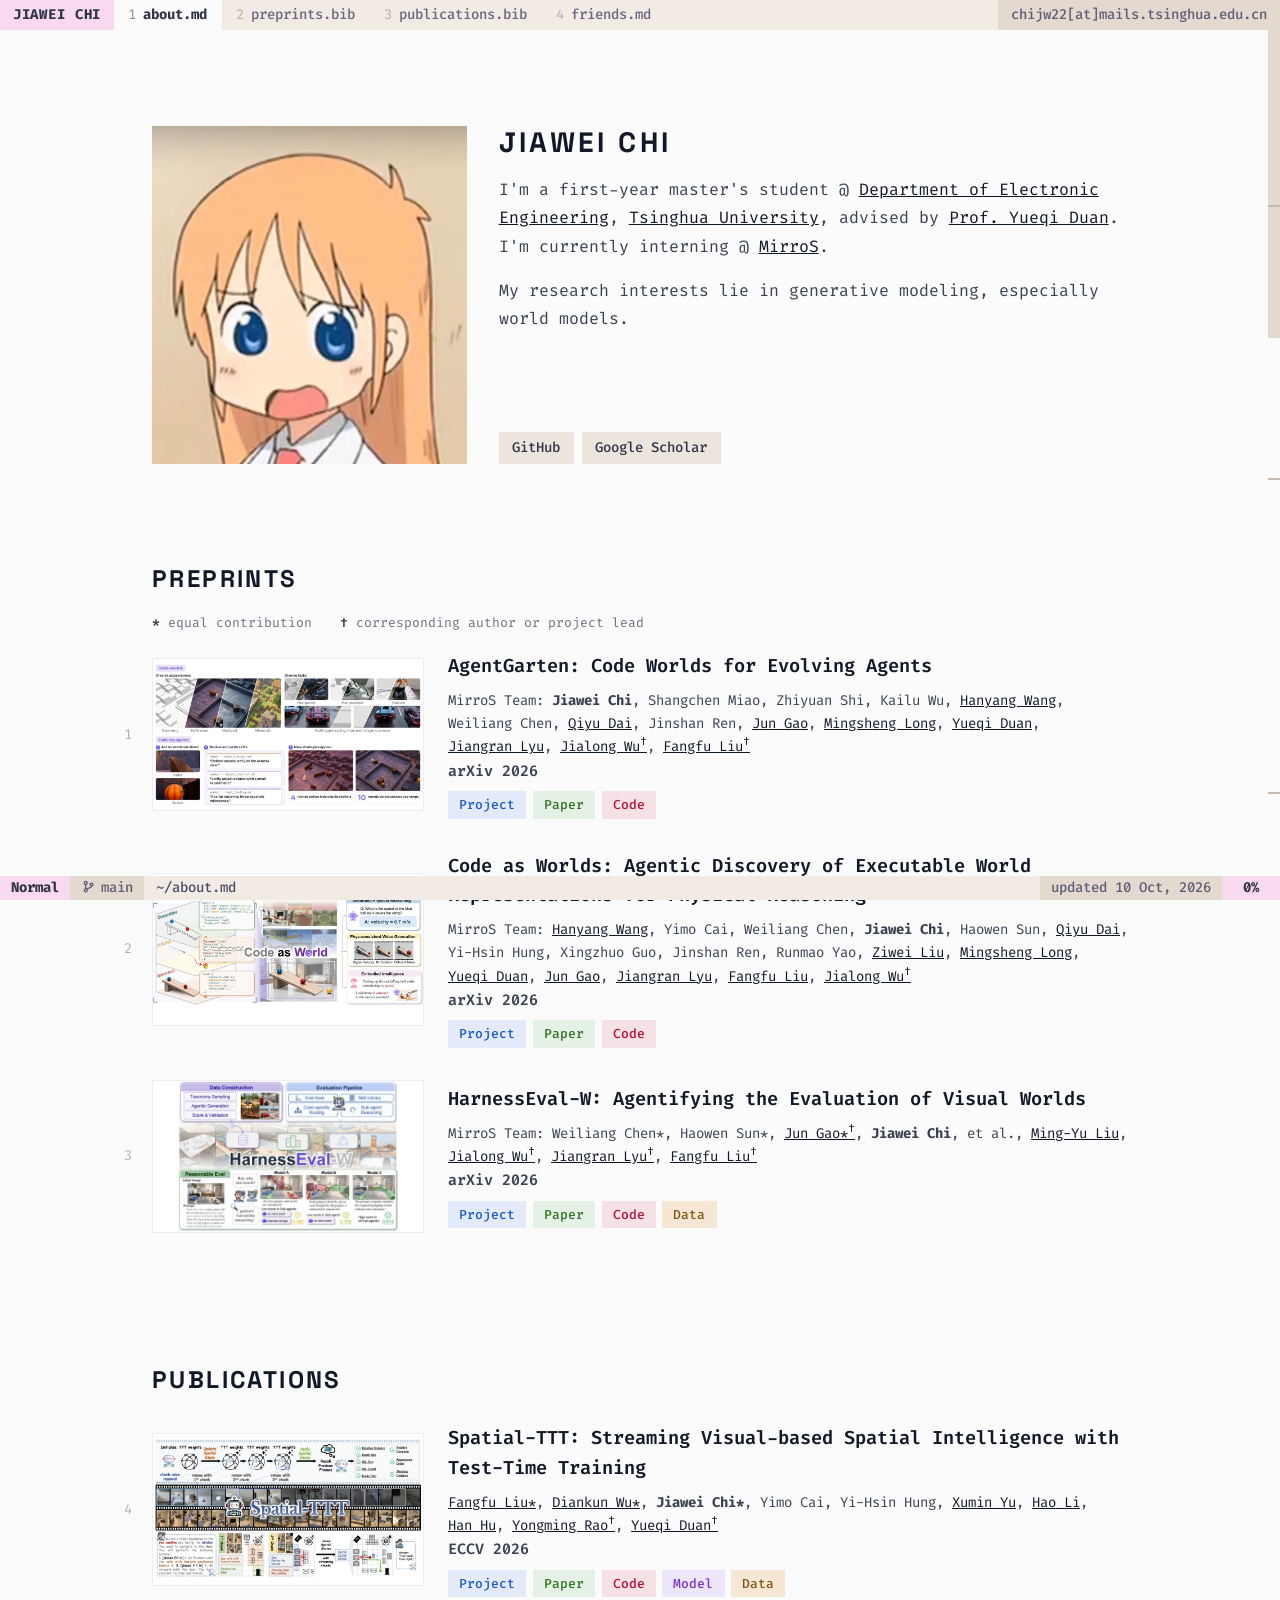
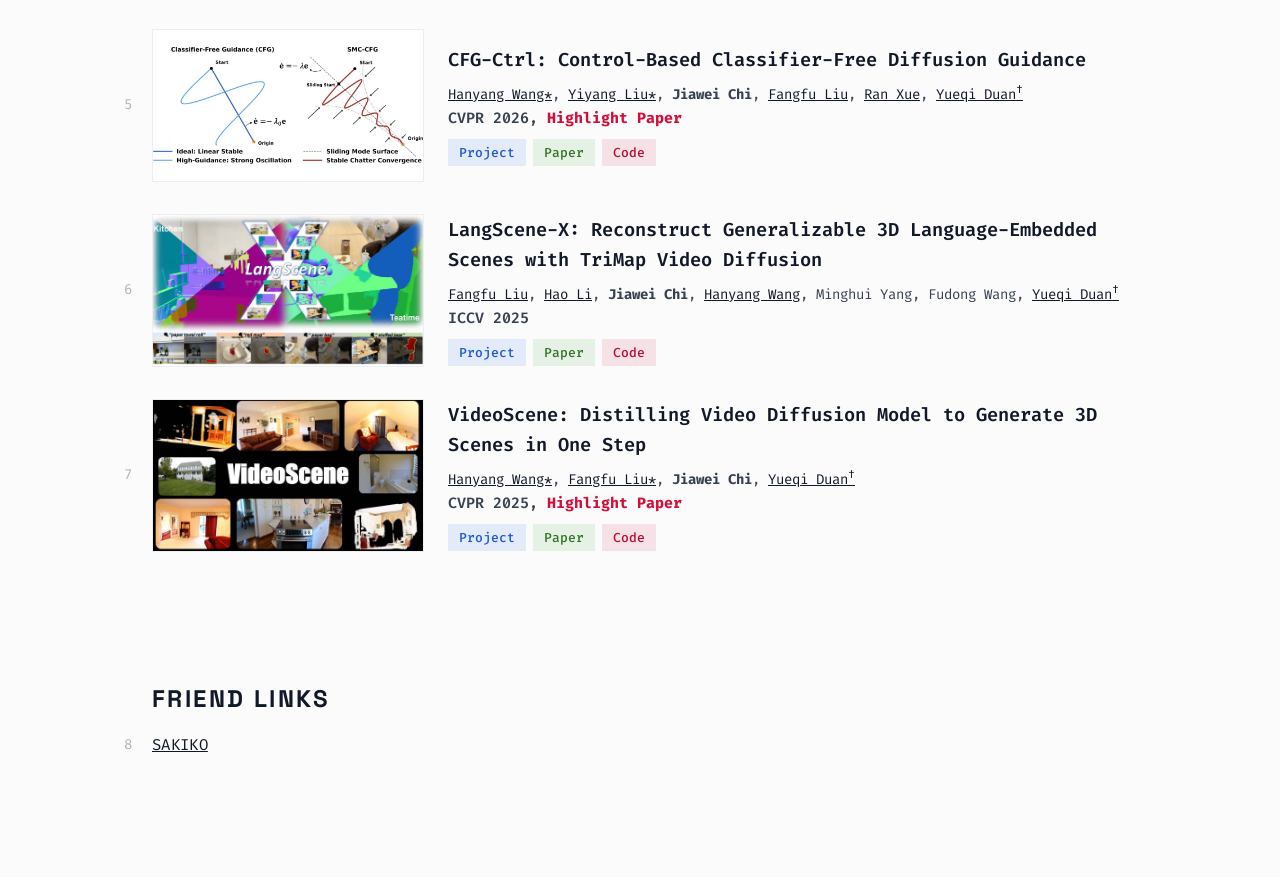
==== commit c09107d4: "Bring the Sakiko page into the same frame The Sakiko page gets the tabline (about.md, projects.md, f" ====
--- a/index.html
+++ b/index.html
@@ -20,7 +20,7 @@
         href="https://fonts.googleapis.com/css2?family=Fira+Code:wght@300;400;500;600;700&family=Space+Grotesk:wght@500;700&display=swap"
         rel="stylesheet">
     <link rel="icon" type="image/png" href="assets/icon.png">
-    <link rel="stylesheet" href="stylesheet.css?v=20261010u">
+    <link rel="stylesheet" href="stylesheet.css?v=20261010v">
 </head>
 
 <body>
--- a/stylesheet.css
+++ b/stylesheet.css
@@ -50,39 +50,6 @@
     max-width: 1024px;
     margin: 0 auto;
     padding: 0 1.5rem;
-}
-
-.header {
-    border-bottom: 1px solid #f3f4f6;
-    padding: 1.5rem 0;
-}
-
-.header-content {
-    display: flex;
-    justify-content: space-between;
-    align-items: center;
-}
-
-.header-left {
-    display: flex;
-    align-items: center;
-    gap: 1rem;
-}
-
-.site-title {
-    font-family: var(--font-heading);
-    font-size: 1.75rem;
-    font-weight: 700;
-    letter-spacing: 0.12em;
-    color: #111827;
-    text-decoration: none;
-}
-
-.page-meta {
-    padding: 1.5rem 0;
-    text-align: right;
-    font-size: 1rem;
-    color: #6b7280;
 }
 
 .main {
@@ -172,6 +139,12 @@
     color: #111827;
 }
 
+/* The intro text fills the avatar's height: name at its top edge, buttons at its bottom edge. */
+.section-content {
+    display: flex;
+    flex-direction: column;
+}
+
 .section-content p {
     margin-bottom: 1rem;
     font-size: 1.03rem;
@@ -197,32 +170,36 @@
     display: flex;
     align-items: center;
     flex-wrap: wrap;
-    gap: 0.75rem;
-    margin-top: 0.75rem;
-}
-
+    gap: 0.5rem;
+    margin-top: auto;
+    padding-top: 0.75rem;
+}
+
+/*
+ * Buttons are flat, square chips, like the segments of the status line: coloured text on a pale
+ * tint of the same colour. A colour class only sets the three variables.
+ */
 .btn {
+    --btn-ink: #303446;
+    --btn-tint: #ece5dd;
+    --btn-tint-strong: #e0d6cb;
     display: inline-flex;
     align-items: center;
     justify-content: center;
-    min-height: 2.4rem;
-    padding: 0.62rem 1rem;
+    padding: 0 0.85rem;
     font-size: 0.875rem;
     font-weight: 500;
-    line-height: 1;
-    border-radius: 0.5rem;
+    line-height: 2rem;
+    color: var(--btn-ink);
+    background: var(--btn-tint);
     text-decoration: none;
     text-decoration-line: none;
-    transition: transform 0.2s cubic-bezier(0.22, 1, 0.36, 1), box-shadow 0.2s cubic-bezier(0.22, 1, 0.36, 1), background-color 0.2s ease, border-color 0.2s ease, color 0.2s ease;
-    box-shadow: 0 1px 2px rgba(0, 0, 0, 0.08);
-    will-change: transform;
-    backface-visibility: hidden;
+    transition: background-color 0.15s ease;
     user-select: none;
 }
 
 .btn:hover {
-    box-shadow: 0 6px 14px rgba(0, 0, 0, 0.08);
-    transform: translate3d(0, -1px, 0);
+    background: var(--btn-tint-strong);
 }
 
 .btn:focus,
@@ -248,57 +225,40 @@
 }
 
 .btn-outline-blue {
-    border: 1px solid #93c5fd;
-    color: #1d4ed8;
-    background: #ffffff;
-}
-
-.btn-outline-blue:hover {
-    background: #eff6ff;
+    --btn-ink: #1c57ce;
+    --btn-tint: #e3ebfb;
+    --btn-tint-strong: #cfddfb;
 }
 
 .btn-outline-emerald {
-    border: 1px solid #86efac;
-    color: #047857;
-    background: #ffffff;
-}
-
-.btn-outline-emerald:hover {
-    background: #ecfdf5;
+    --btn-ink: #317226;
+    --btn-tint: #e6f1e5;
+    --btn-tint-strong: #d6e9d2;
 }
 
 .btn-outline-red {
-    border: 1px solid #fca5a5;
-    color: #ec4848;
-    background: #ffffff;
+    --btn-ink: #b30f34;
+    --btn-tint: #f6e1e7;
+    --btn-tint-strong: #f3ccd5;
 }
 
 .btn-outline-violet {
-    border: 1px solid #c4b5fd;
-    color: #6d28d9;
-    background: #ffffff;
-}
-
-.btn-outline-violet:hover {
-    background: #f5f3ff;
+    --btn-ink: #7733d1;
+    --btn-tint: #eee6fb;
+    --btn-tint-strong: #e4d4f9;
 }
 
 .btn-outline-amber {
-    border: 1px solid #fcd34d;
-    color: #b45309;
-    background: #ffffff;
-}
-
-.btn-outline-amber:hover {
-    background: #fffbeb;
-}
-
-.btn-neutral-text,
-.btn-neutral-text:hover,
-.btn-neutral-text:focus,
-.btn-neutral-text:active,
-.btn-neutral-text:visited {
-    color: #111827 !important;
+    --btn-ink: #845417;
+    --btn-tint: #f6e7d4;
+    --btn-tint-strong: #f3dcbe;
+}
+
+/* Profile links (GitHub, Scholar): neutral chips that pick up the accent on hover. */
+.btn-neutral-text {
+    --btn-ink: #303446;
+    --btn-tint: #ece5dd;
+    --btn-tint-strong: #f9d9ef;
 }
 
 .publication {
@@ -392,7 +352,6 @@
     overflow: hidden;
     background: #ffffff;
     border: 1px solid #eceef1;
-    border-radius: 0.5rem;
 }
 
 .publication-image img {
@@ -488,29 +447,14 @@
 .publication-links {
     display: flex;
     flex-wrap: wrap;
-    gap: 0.5rem;
+    gap: 0.4rem;
 }
 
 .publication-links .btn {
-    min-height: 2.1rem;
-    padding: 0.45rem 0.85rem;
-    font-size: 0.875rem;
-}
-
-.footer {
-    border-top: 1px solid #f3f4f6;
-    margin-top: 4rem;
-    padding: 1.5rem 0;
-}
-
-.footer-content {
-    display: flex;
-    justify-content: space-between;
-    align-items: center;
-    font-size: 0.875rem;
-    color: #6b7280;
-}
-
+    padding: 0 0.7rem;
+    font-size: 0.8125rem;
+    line-height: 1.7rem;
+}
 
 /*
  * Editor chrome on the main page: a tabline of sections on top and a status line below. Both are
@@ -761,17 +705,6 @@
     text-decoration: none;
 }
 
-.page-meta a {
-    color: inherit;
-    text-decoration: none;
-    border-bottom: 1px solid transparent;
-    transition: border-color 0.2s ease;
-}
-
-.page-meta a:hover {
-    border-color: currentColor;
-}
-
 .avatar-media.avatar-static {
     cursor: default;
 }
@@ -836,12 +769,6 @@
         padding: 0 1rem;
     }
 
-    .header-content {
-        flex-direction: column;
-        gap: 1rem;
-        text-align: center;
-    }
-
     .section-grid {
         grid-template-columns: 1fr;
         gap: 1rem;
@@ -849,16 +776,6 @@
 
     .publication {
         grid-template-columns: 1fr;
-    }
-
-    .footer-content {
-        flex-direction: column;
-        gap: 0.5rem;
-        text-align: center;
-    }
-
-    .button-group {
-        justify-content: center;
     }
 
     .statusline-git,
@@ -893,8 +810,4 @@
         animation-duration: 0.01ms !important;
         animation-iteration-count: 1 !important;
     }
-
-    .btn:hover {
-        transform: none;
-    }
-}
+}
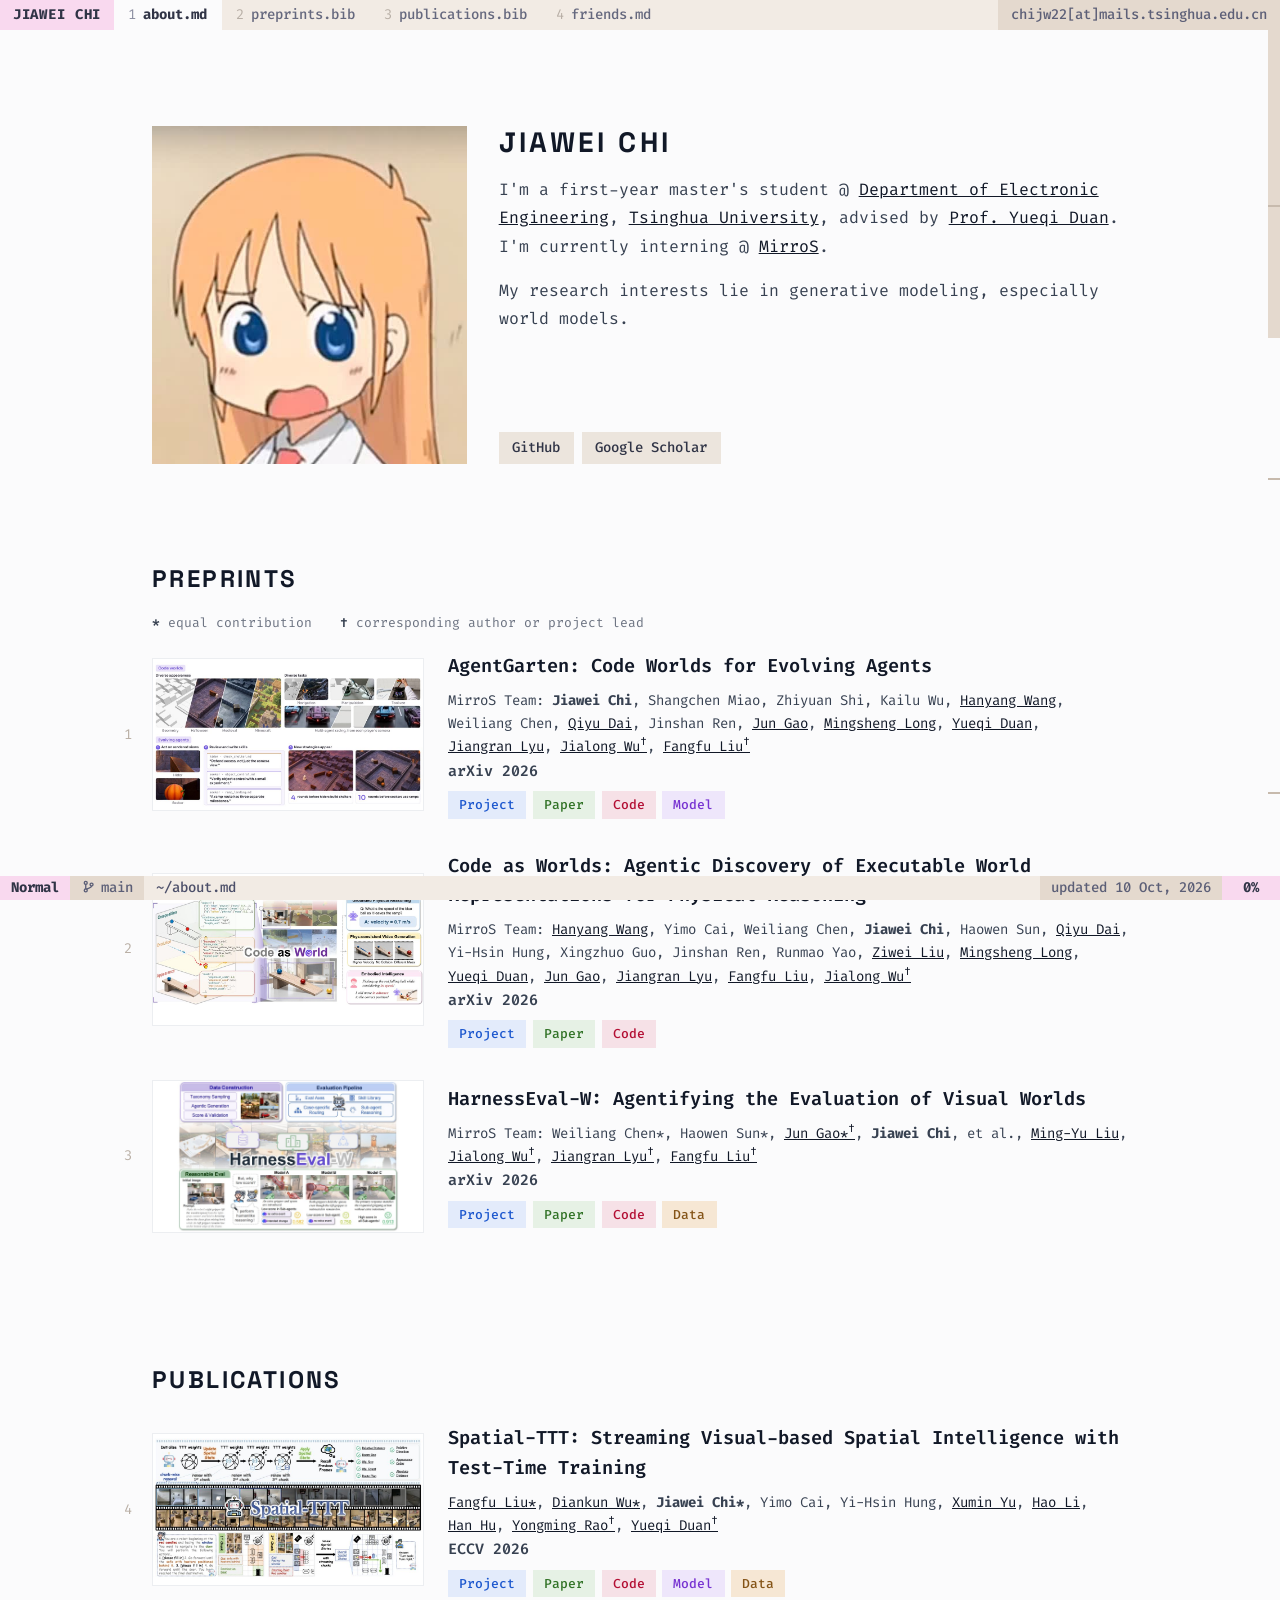
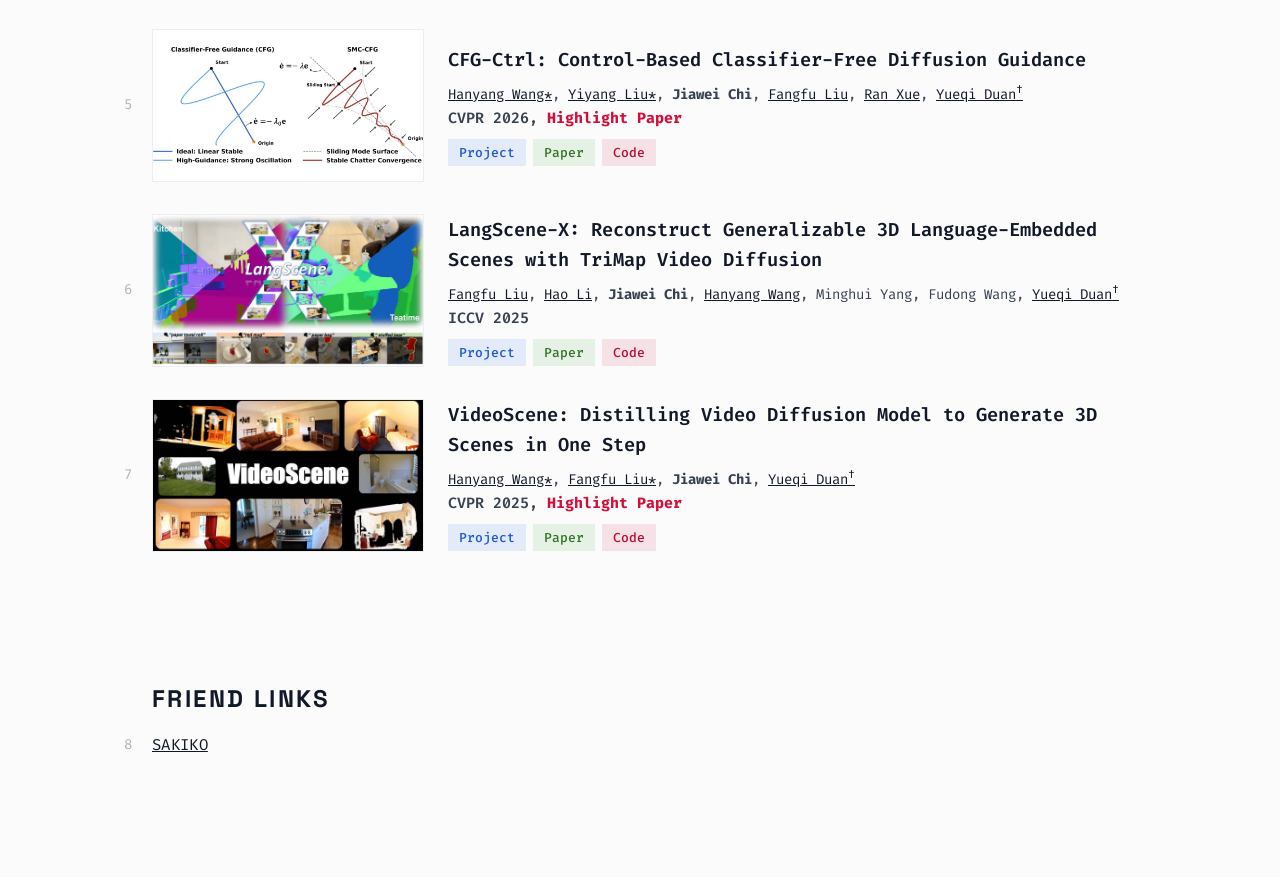
==== commit 36b30b4a: "Add the AgentGarten model link Co-Authored-By: Claude Opus 5.5 <noreply@anthropic.com>" ====
--- a/index.html
+++ b/index.html
@@ -103,6 +103,8 @@
                                 rel="noreferrer">Paper</a>
                             <a href="https://github.com/MirroS-Lab/AgentGarten" class="btn btn-outline-red"
                                 rel="noreferrer">Code</a>
+                            <a href="https://huggingface.co/MirroS-Lab/AgentGarten-renderer" class="btn btn-outline-violet"
+                                rel="noreferrer">Model</a>
                         </div>
                     </div>
                 </article>
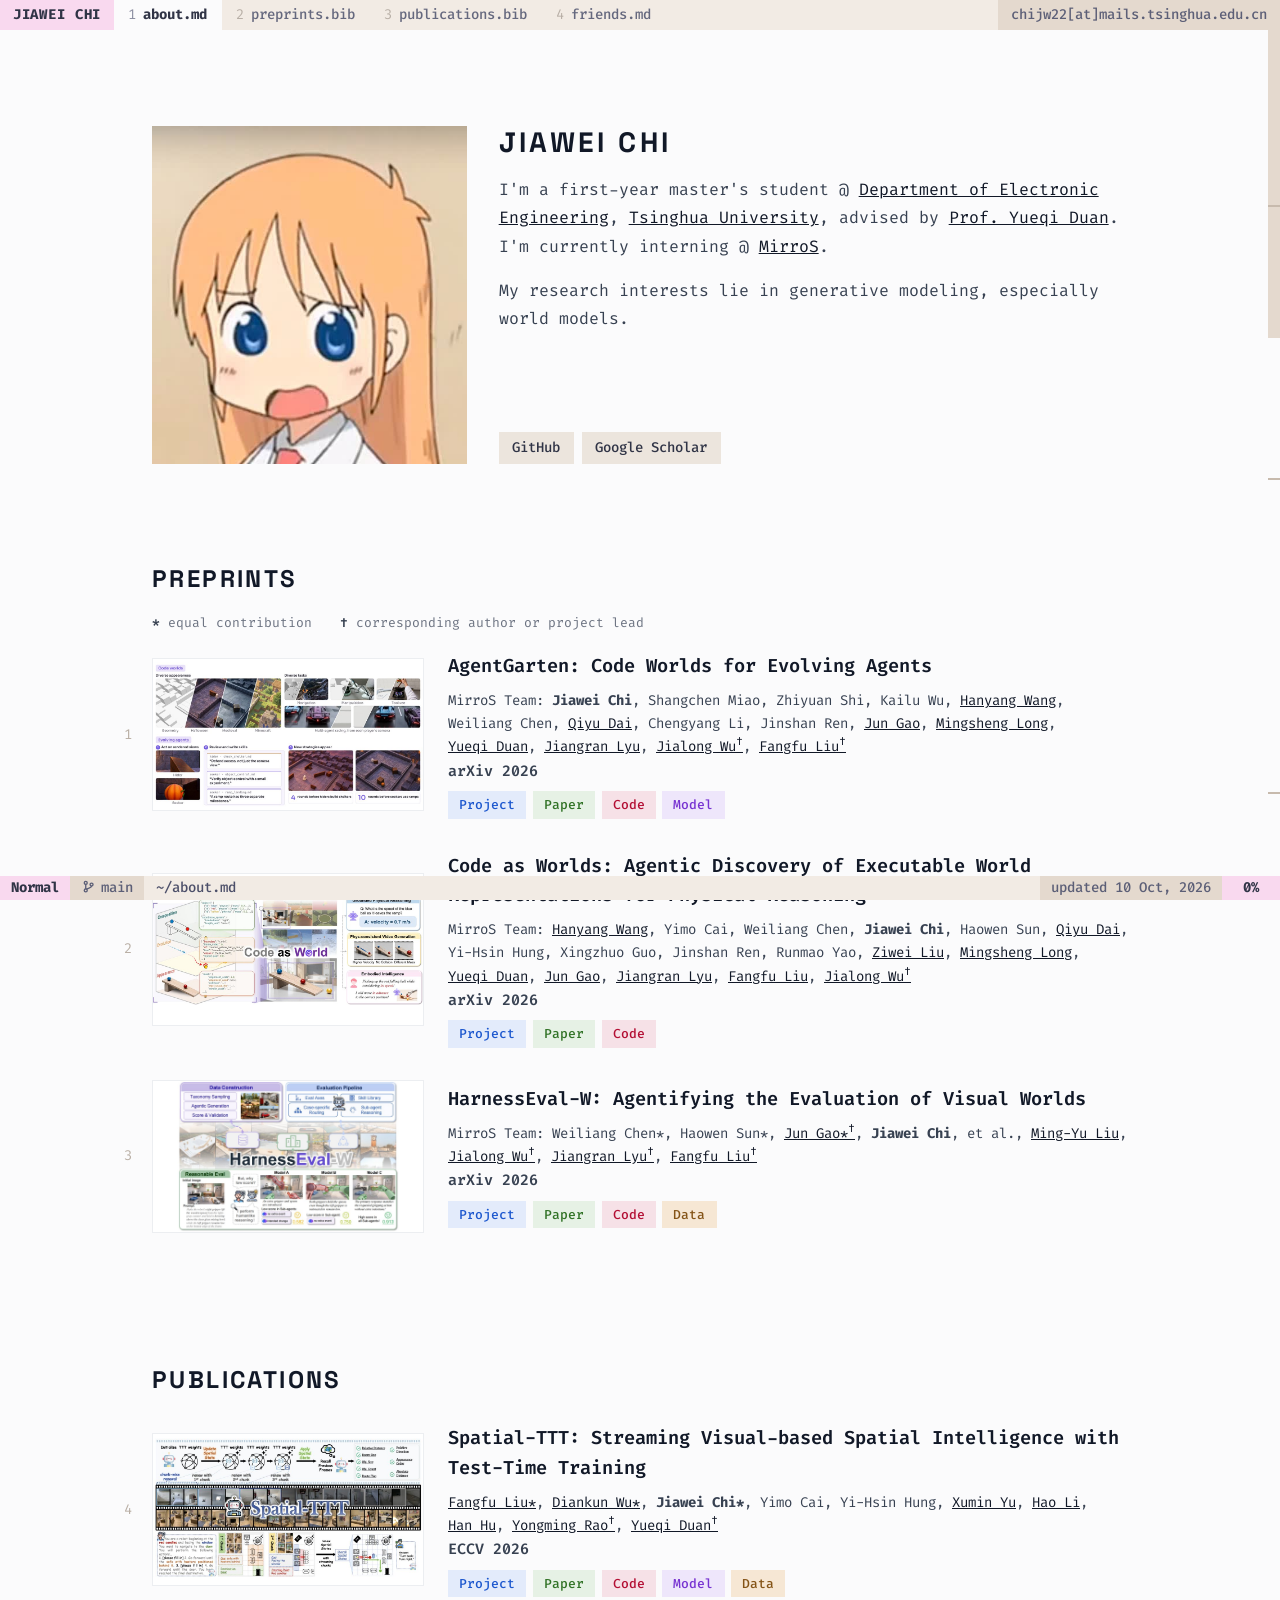
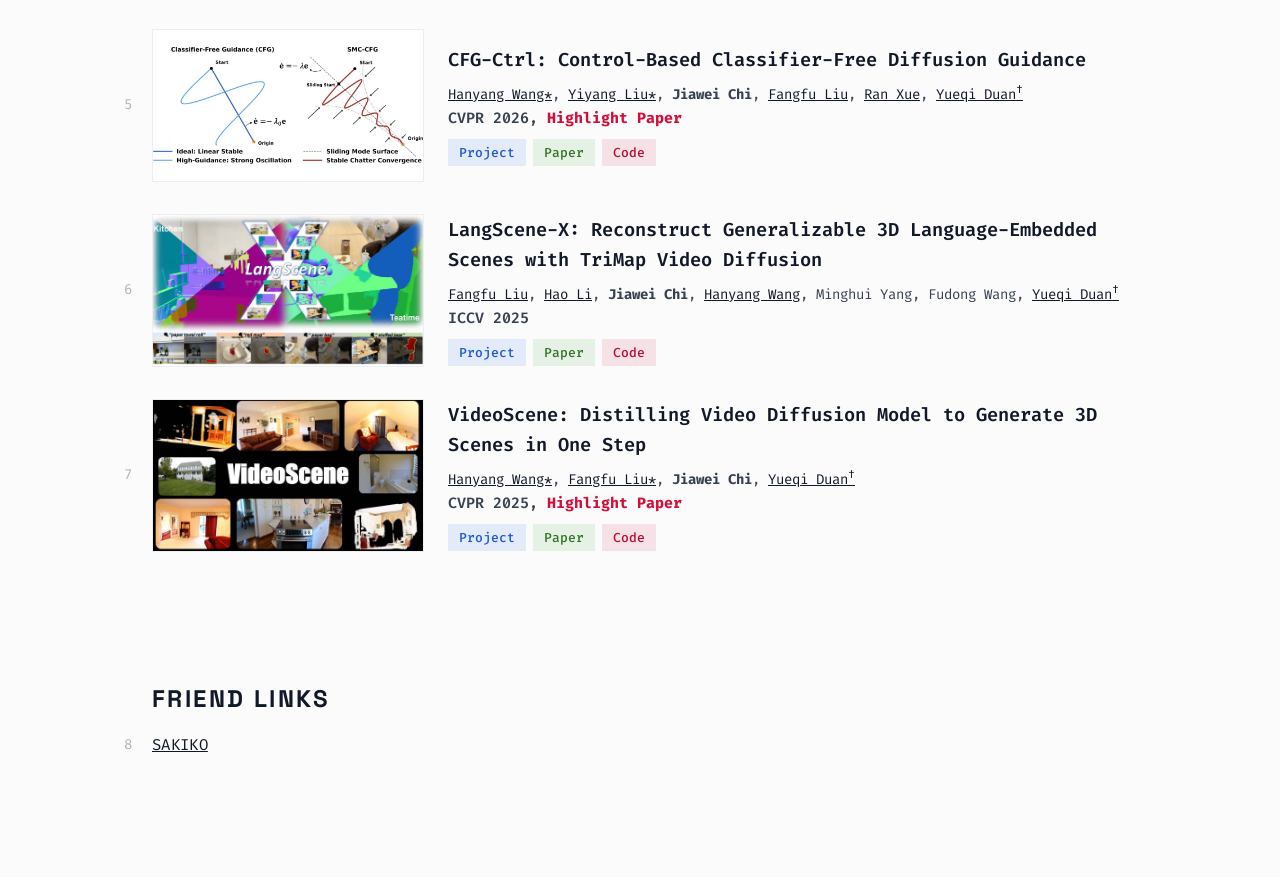
==== commit 21280676: "update" ====
--- a/index.html
+++ b/index.html
@@ -87,6 +87,7 @@
                             <a href="https://hanyang-21.github.io/" rel="noreferrer">Hanyang Wang</a>,
                             Weiliang&nbsp;Chen,
                             <a href="https://daiqy.github.io/" rel="noreferrer">Qiyu Dai</a>,
+                            Chengyang&nbsp;Li,
                             Jinshan&nbsp;Ren,
                             <a href="https://j-lab.ai/" rel="noreferrer">Jun Gao</a>,
                             <a href="https://ise.thss.tsinghua.edu.cn/~mlong/" rel="noreferrer">Mingsheng Long</a>,
--- a/stylesheet.css
+++ b/stylesheet.css
@@ -398,8 +398,7 @@
 }
 
 /* Keeps the dagger marks from pushing their line away from the one above. */
-.publication-authors sup,
-.publication-description sup {
+.publication-authors sup {
     line-height: 0;
 }
 
@@ -414,13 +413,6 @@
 
 .highlight-paper {
     color: #d20f39;
-}
-
-.publication-description {
-    color: #6b7280;
-    /* font-style: italic; */
-    font-size: 0.875rem;
-    margin: 1rem 0;
 }
 
 /* One key to the marks used in the author lists, under the first list only. */
@@ -705,22 +697,6 @@
     text-decoration: none;
 }
 
-.avatar-media.avatar-static {
-    cursor: default;
-}
-
-.avatar-media.avatar-static img {
-    opacity: 1 !important;
-}
-
-.sakiko-avatar-frame {
-    border-radius: 0;
-}
-
-.sakiko-avatar-frame img {
-    border-radius: 0;
-}
-
 /* Tabline: drop the file extensions first, then the buffer list, as the window narrows. */
 @media (max-width: 1040px) {
     .tabline-ext {
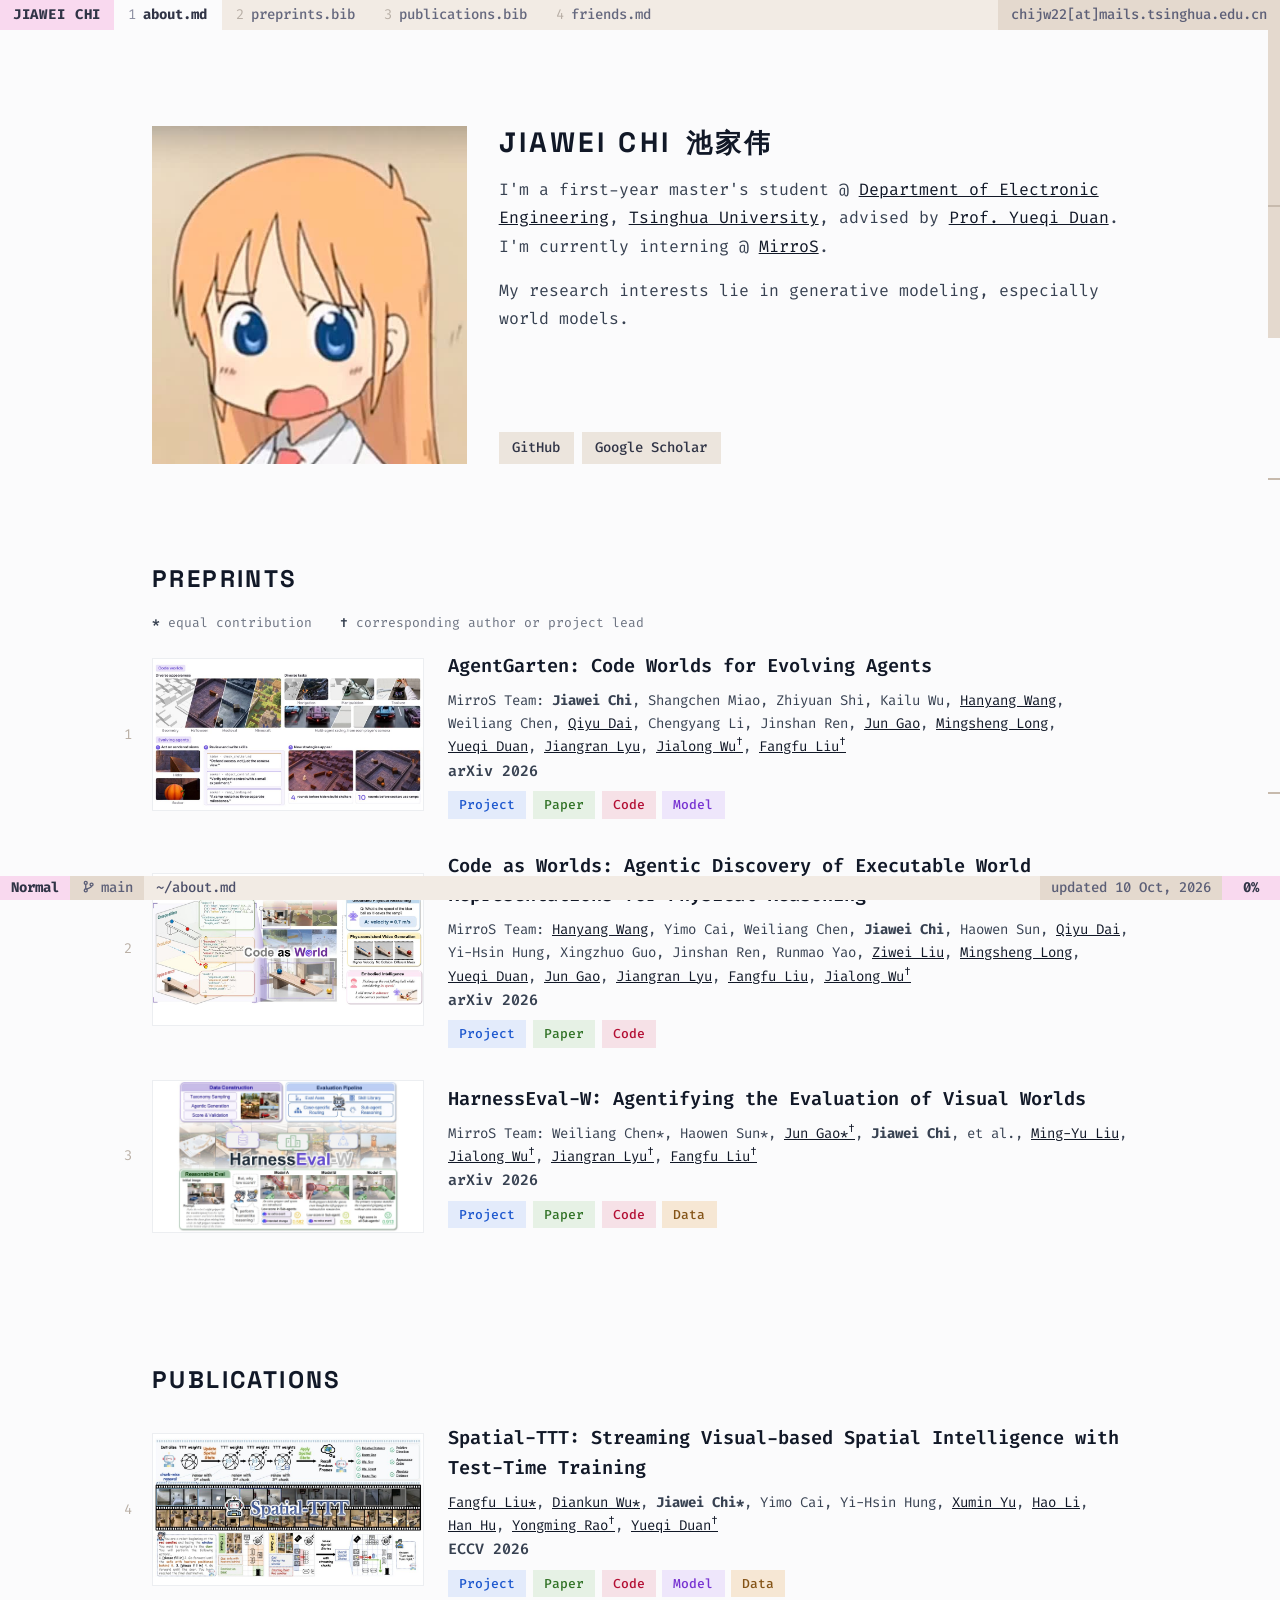
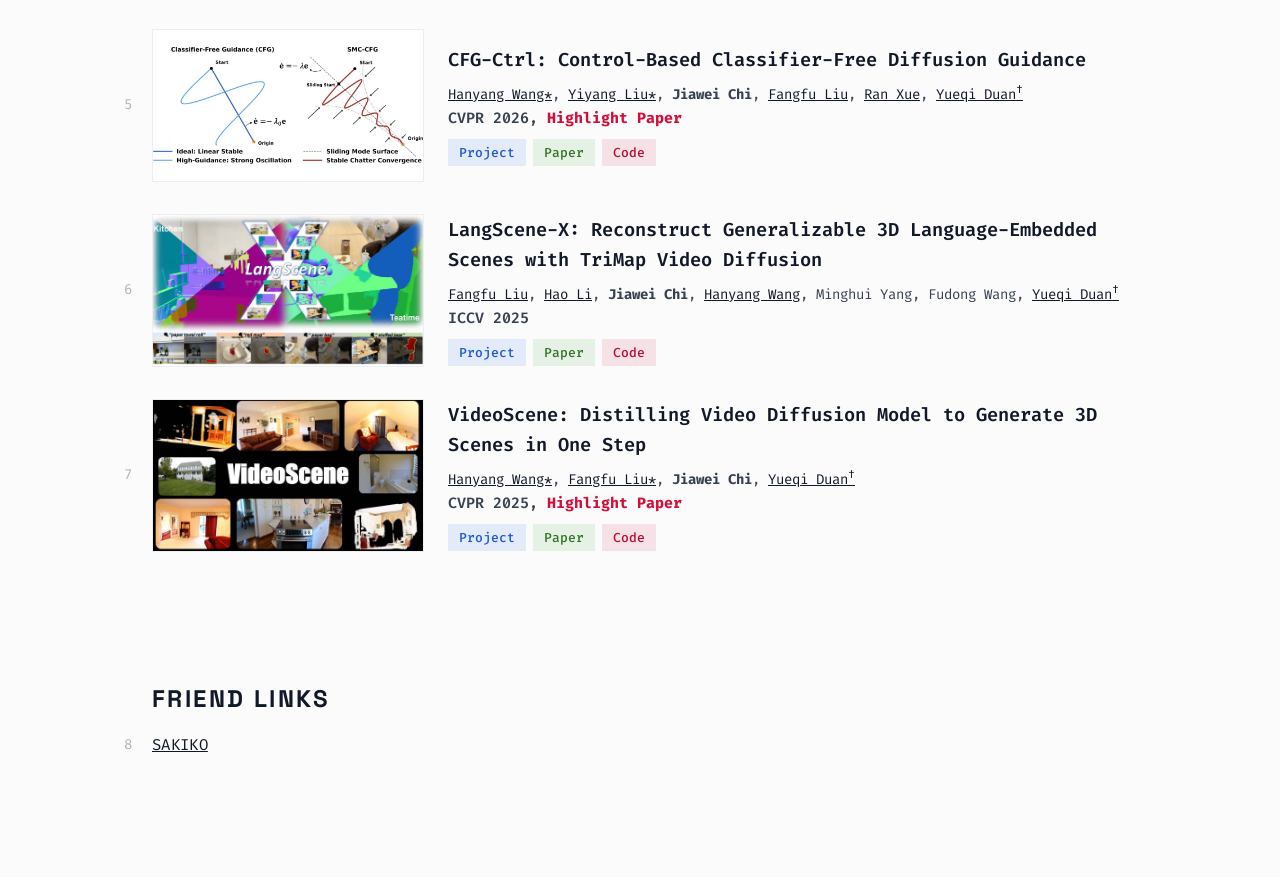
==== commit 55c130c7: "update" ====
--- a/index.html
+++ b/index.html
@@ -4,7 +4,9 @@
 <head>
     <meta charset="UTF-8">
     <meta name="viewport" content="width=device-width, initial-scale=1.0">
+    <meta name="google-site-verification" content="6eeGrKrydxx1XEMkqejOA_LlKNsHRTQOYLlsBaS2ges" />
     <title>Jiawei Chi</title>
+    <link rel="canonical" href="https://chijw.github.io/">
     <meta name="description"
         content="Jiawei Chi's personal page. Master's student at the Department of Electronic Engineering, Tsinghua University, working on generative modeling and world models.">
     <meta name="theme-color" content="#f2ebe4">
@@ -20,12 +22,12 @@
         href="https://fonts.googleapis.com/css2?family=Fira+Code:wght@300;400;500;600;700&family=Space+Grotesk:wght@500;700&display=swap"
         rel="stylesheet">
     <link rel="icon" type="image/png" href="assets/icon.png">
-    <link rel="stylesheet" href="stylesheet.css?v=20261010v">
+    <link rel="stylesheet" href="stylesheet.css?v=20261011c">
 </head>
 
 <body>
     <header class="tabline">
-        <a href="index.html" class="tabline-name">JIAWEI CHI</a>
+        <a href="/" class="tabline-name">JIAWEI CHI</a>
         <nav class="tabline-tabs" aria-label="Sections">
             <a href="#about" class="tabline-tab is-active" aria-current="true"><span class="tabline-index">1</span>about<span class="tabline-ext">.md</span></a>
             <a href="#preprints" class="tabline-tab"><span class="tabline-index">2</span>preprints<span class="tabline-ext">.bib</span></a>
@@ -47,7 +49,10 @@
                         </div>
                     </div>
                     <div class="section-content">
-                        <h1 class="hero-name">JIAWEI CHI</h1>
+                        <h1 class="hero-name" aria-label="Jiawei Chi · 池家伟">
+                            <span class="hero-name-en">JIAWEI CHI</span>
+                            <span class="hero-name-zh" lang="zh-Hans">池家伟</span>
+                        </h1>
 			<p>I'm a first-year master's student @ <a href="https://www.ee.tsinghua.edu.cn/">Department of Electronic Engineering</a>, <a href="https://www.tsinghua.edu.cn/">Tsinghua University</a>, advised by <a href="https://duanyueqi.github.io/"
                                 rel="noreferrer">Prof. Yueqi Duan</a>. I'm currently interning @ <a href="https://mirros.ai"
                                 rel="noreferrer">MirroS</a>.</p>
@@ -309,7 +314,7 @@
             <section class="section" id="friends" data-path="/friends.md">
                 <h1 class="section-title section-title-spaced">FRIEND LINKS</h1>
                 <div class="friend-links-list">
-                    <a href="sakiko/" class="friend-link-name" aria-label="Visit Sakiko's page">SAKIKO</a>
+                    <a href="/sakiko/" class="friend-link-name" aria-label="Visit Sakiko's page">SAKIKO</a>
                 </div>
             </section>
         </div>
--- a/stylesheet.css
+++ b/stylesheet.css
@@ -130,6 +130,10 @@
 }
 
 .hero-name {
+    display: flex;
+    flex-wrap: wrap;
+    align-items: baseline;
+    gap: 0.5rem 0.9rem;
     margin-bottom: 1rem;
     font-family: var(--font-heading);
     font-size: 1.75rem;
@@ -137,6 +141,18 @@
     line-height: 1.2;
     letter-spacing: 0.12em;
     color: #111827;
+}
+
+.hero-name-en,
+.hero-name-zh {
+    white-space: nowrap;
+}
+
+.hero-name-zh {
+    font-family: "PingFang SC", "Hiragino Sans GB", "Microsoft YaHei", "Noto Sans CJK SC", sans-serif;
+    font-size: 1.65rem;
+    font-weight: 700;
+    letter-spacing: 0.12em;
 }
 
 /* The intro text fills the avatar's height: name at its top edge, buttons at its bottom edge. */
